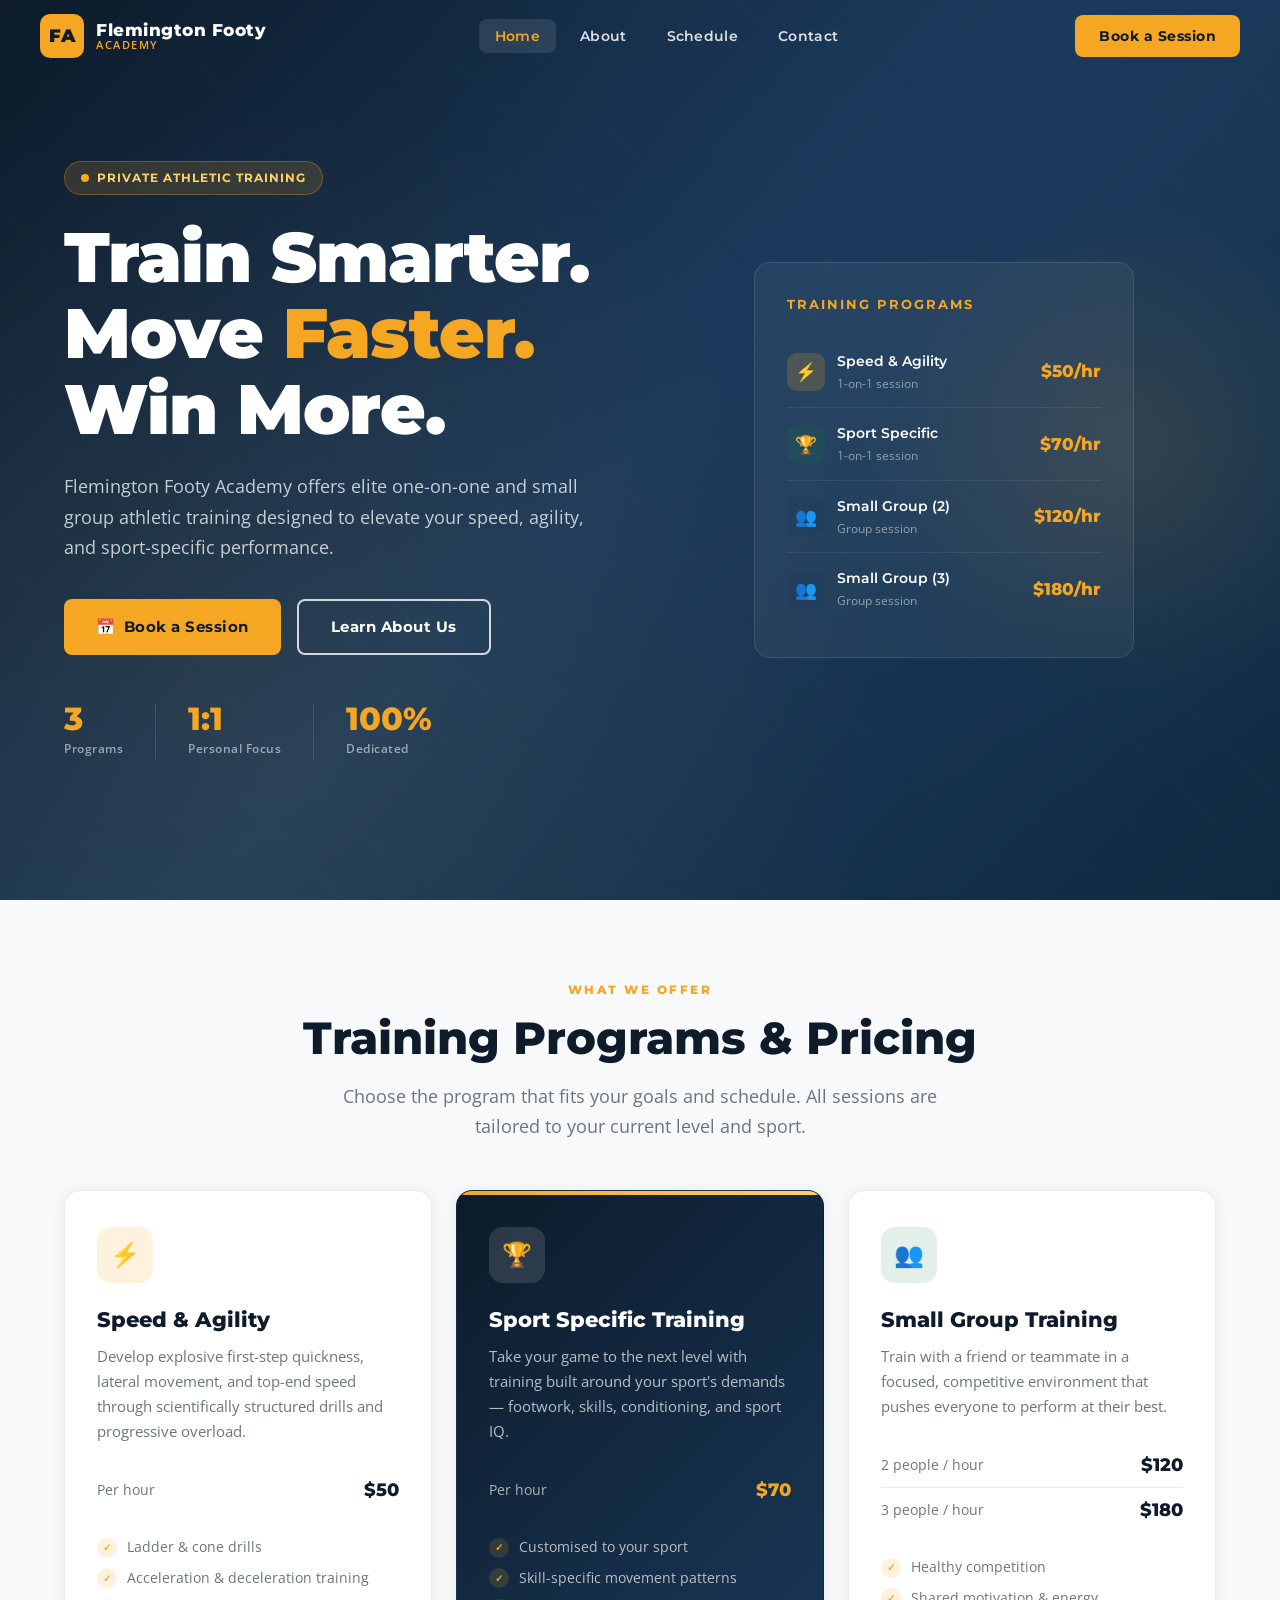
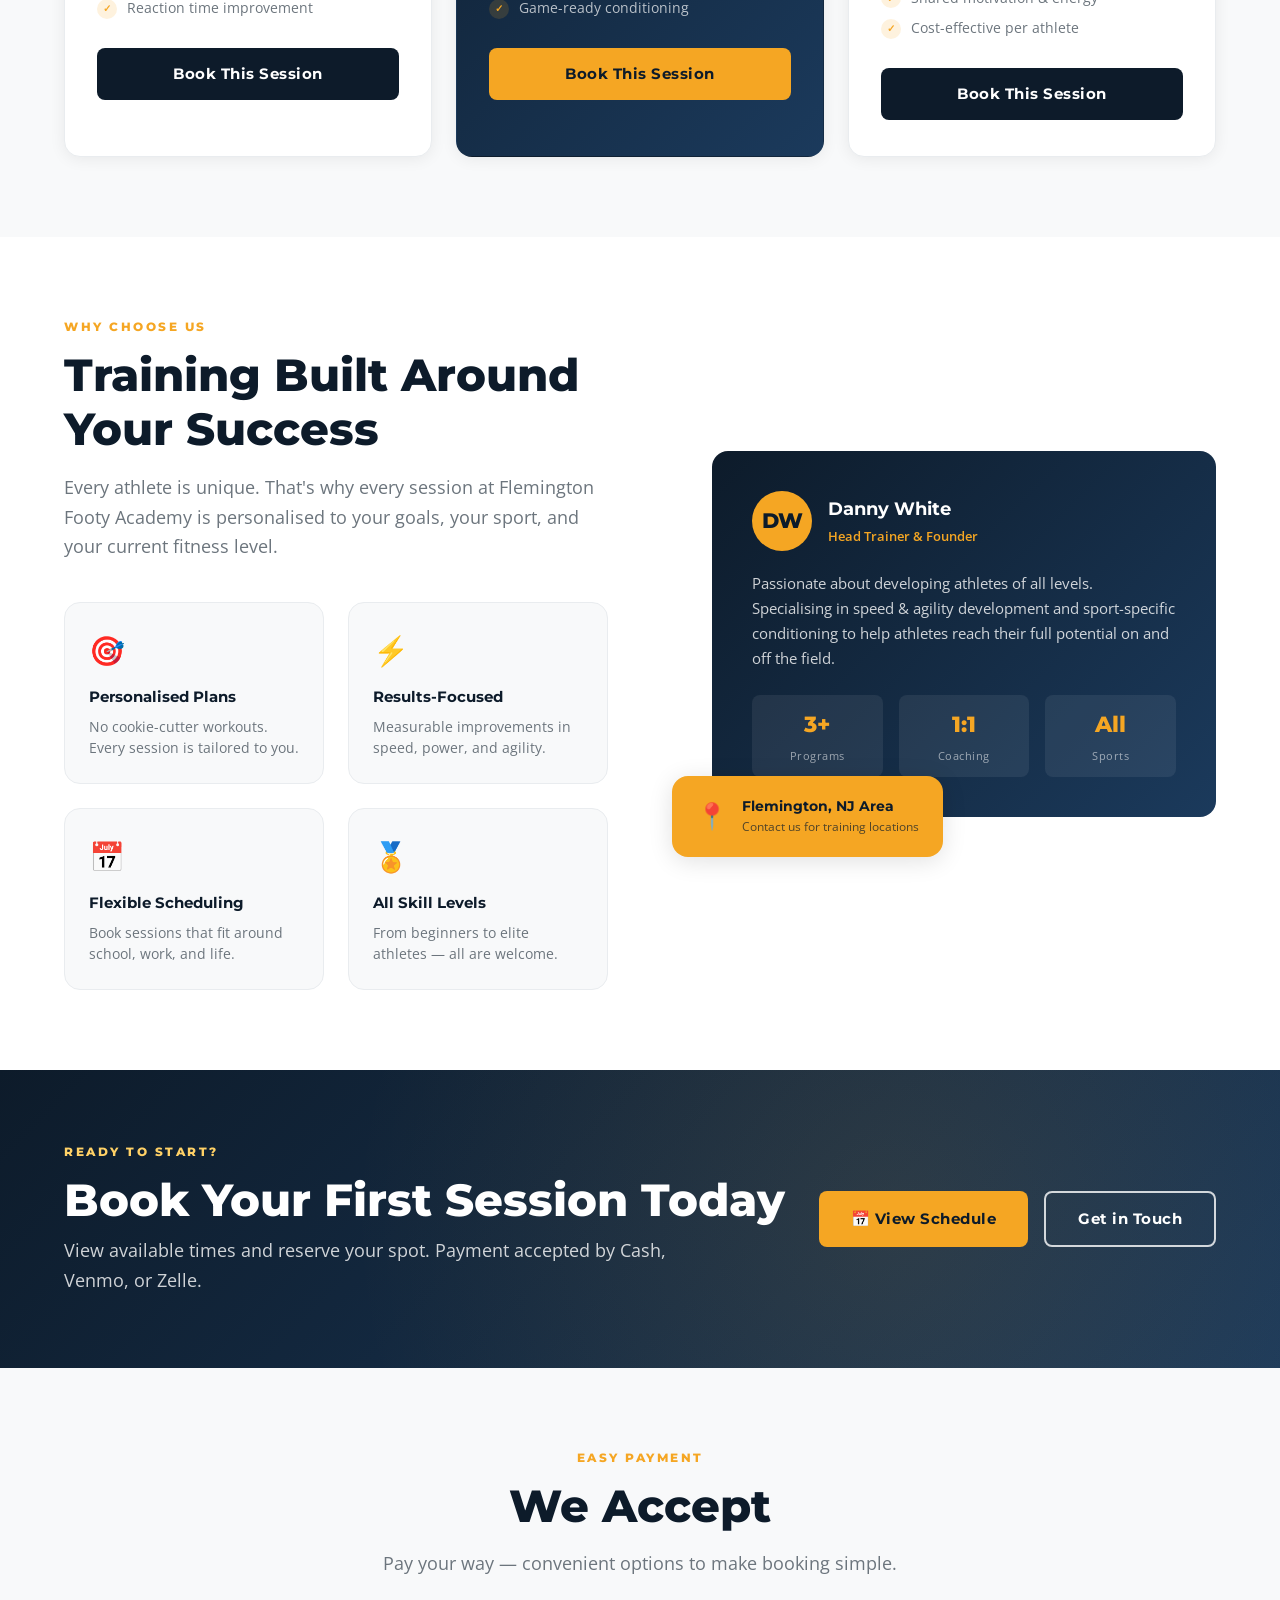
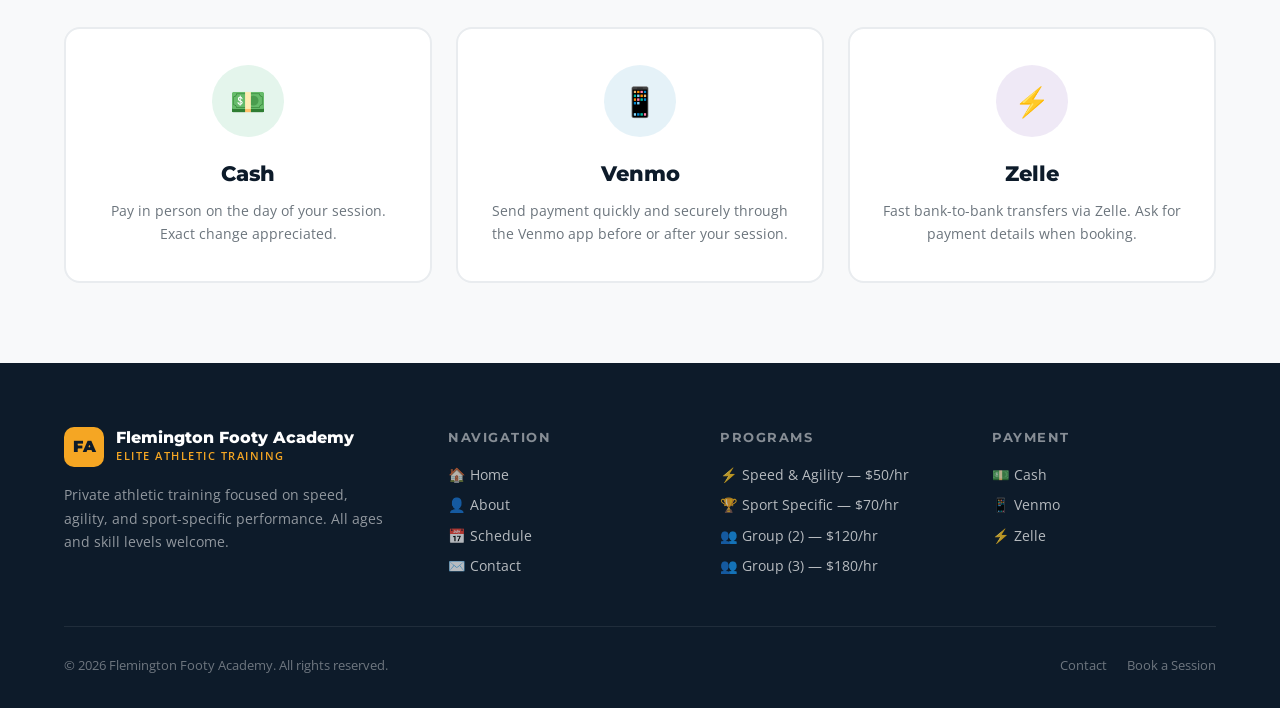
==== index.html @ 1ae391d4 "Build complete Flemington Footy Academy web platform Co-authored-by: dannywhite908 <195796551+dannyw" ====
<!DOCTYPE html>
<html lang="en">
<head>
  <meta charset="UTF-8" />
  <meta name="viewport" content="width=device-width, initial-scale=1.0" />
  <meta name="description" content="Flemington Footy Academy – Private athletic training for speed & agility, sport specific training, and small group sessions. Book your session today." />
  <title>Flemington Footy Academy | Elite Athletic Training</title>
  <link rel="icon" href="data:image/svg+xml,<svg xmlns='http://www.w3.org/2000/svg' viewBox='0 0 100 100'><rect width='100' height='100' rx='20' fill='%23F5A623'/><text y='.9em' font-size='70' x='15' fill='%230D1B2A' font-weight='900' font-family='Arial'>FA</text></svg>" />
  <link rel="stylesheet" href="css/style.css" />
</head>
<body>

  <!-- ══ NAVBAR ══════════════════════════════════════════════ -->
  <nav class="navbar" aria-label="Main navigation">
    <div class="nav-inner">
      <a href="index.html" class="nav-brand" aria-label="Flemington Footy Academy Home">
        <div class="nav-logo-mark" aria-hidden="true">FA</div>
        <div class="nav-brand-text">
          <span class="nav-brand-name">Flemington Footy</span>
          <span class="nav-brand-sub">Academy</span>
        </div>
      </a>

      <ul class="nav-links" role="list">
        <li><a href="index.html"    class="nav-link">Home</a></li>
        <li><a href="about.html"    class="nav-link">About</a></li>
        <li><a href="schedule.html" class="nav-link">Schedule</a></li>
        <li><a href="contact.html"  class="nav-link">Contact</a></li>
      </ul>

      <a href="schedule.html" class="btn btn-gold nav-cta">Book a Session</a>

      <button class="hamburger" aria-label="Open menu" aria-expanded="false">
        <span></span><span></span><span></span>
      </button>
    </div>
  </nav>

  <!-- Mobile nav -->
  <div class="mobile-nav" role="navigation" aria-label="Mobile navigation">
    <a href="index.html"    class="mobile-nav-link">Home</a>
    <a href="about.html"    class="mobile-nav-link">About</a>
    <a href="schedule.html" class="mobile-nav-link">Schedule</a>
    <a href="contact.html"  class="mobile-nav-link">Contact</a>
    <a href="schedule.html" class="btn btn-gold" style="margin-top:8px;justify-content:center;">Book a Session</a>
  </div>

  <!-- ══ HERO ════════════════════════════════════════════════ -->
  <section class="hero" aria-label="Hero">
    <div class="hero-bg-pattern" aria-hidden="true"></div>
    <div class="hero-accent" aria-hidden="true"></div>

    <div class="container">
      <div class="hero-content">
        <!-- Left: text -->
        <div class="hero-text">
          <div class="hero-badge">
            <span class="hero-badge-dot" aria-hidden="true"></span>
            <span class="hero-badge-text">Private Athletic Training</span>
          </div>

          <h1 class="hero-title">
            Train Smarter.<br>
            Move <span class="hero-title-accent">Faster.</span><br>
            Win More.
          </h1>

          <p class="hero-description">
            Flemington Footy Academy offers elite one-on-one and small group
            athletic training designed to elevate your speed, agility, and
            sport-specific performance.
          </p>

          <div class="hero-actions">
            <a href="schedule.html" class="btn btn-gold">
              <span>📅</span> Book a Session
            </a>
            <a href="about.html" class="btn btn-outline-white">Learn About Us</a>
          </div>

          <div class="hero-stats" aria-label="Key statistics">
            <div class="stat-item">
              <span class="stat-number">3</span>
              <span class="stat-label">Programs</span>
            </div>
            <div class="stat-item" style="border-left:1px solid rgba(255,255,255,0.12);padding-left:32px;">
              <span class="stat-number">1:1</span>
              <span class="stat-label">Personal Focus</span>
            </div>
            <div class="stat-item" style="border-left:1px solid rgba(255,255,255,0.12);padding-left:32px;">
              <span class="stat-number">100%</span>
              <span class="stat-label">Dedicated</span>
            </div>
          </div>
        </div>

        <!-- Right: pricing card -->
        <div class="hero-visual" aria-hidden="true">
          <div class="hero-card">
            <p class="hero-card-title">Training Programs</p>

            <div class="service-item">
              <div class="service-item-info">
                <div class="service-icon service-icon-1">⚡</div>
                <div>
                  <div class="service-item-name">Speed &amp; Agility</div>
                  <div class="service-item-desc">1-on-1 session</div>
                </div>
              </div>
              <span class="service-item-price">$50/hr</span>
            </div>

            <div class="service-item">
              <div class="service-item-info">
                <div class="service-icon service-icon-2">🏆</div>
                <div>
                  <div class="service-item-name">Sport Specific</div>
                  <div class="service-item-desc">1-on-1 session</div>
                </div>
              </div>
              <span class="service-item-price">$70/hr</span>
            </div>

            <div class="service-item">
              <div class="service-item-info">
                <div class="service-icon service-icon-3">👥</div>
                <div>
                  <div class="service-item-name">Small Group (2)</div>
                  <div class="service-item-desc">Group session</div>
                </div>
              </div>
              <span class="service-item-price">$120/hr</span>
            </div>

            <div class="service-item">
              <div class="service-item-info">
                <div class="service-icon service-icon-3">👥</div>
                <div>
                  <div class="service-item-name">Small Group (3)</div>
                  <div class="service-item-desc">Group session</div>
                </div>
              </div>
              <span class="service-item-price">$180/hr</span>
            </div>
          </div>
        </div>
      </div>
    </div>
  </section>

  <!-- ══ SERVICES ════════════════════════════════════════════ -->
  <section class="services-section section-pad" id="services" aria-labelledby="services-heading">
    <div class="container">
      <div class="text-center reveal">
        <span class="section-label">What We Offer</span>
        <h2 class="section-title" id="services-heading">Training Programs &amp; Pricing</h2>
        <p class="section-subtitle" style="margin:0 auto;">
          Choose the program that fits your goals and schedule. All sessions are
          tailored to your current level and sport.
        </p>
      </div>

      <div class="services-grid">

        <!-- Speed & Agility -->
        <article class="service-card reveal animate-delay-1">
          <div class="service-card-icon service-card-icon-gold" aria-hidden="true">⚡</div>
          <h3 class="service-card-name">Speed &amp; Agility</h3>
          <p class="service-card-desc">
            Develop explosive first-step quickness, lateral movement, and top-end
            speed through scientifically structured drills and progressive overload.
          </p>
          <div class="service-card-pricing">
            <div class="price-row">
              <span class="price-label">Per hour</span>
              <span class="price-value">$50</span>
            </div>
          </div>
          <ul class="service-card-features" aria-label="Features">
            <li class="feature-item">
              <span class="feature-check" aria-hidden="true">✓</span>
              Ladder &amp; cone drills
            </li>
            <li class="feature-item">
              <span class="feature-check" aria-hidden="true">✓</span>
              Acceleration &amp; deceleration training
            </li>
            <li class="feature-item">
              <span class="feature-check" aria-hidden="true">✓</span>
              Reaction time improvement
            </li>
          </ul>
          <a href="schedule.html" class="btn btn-navy" style="width:100%;justify-content:center;">
            Book This Session
          </a>
        </article>

        <!-- Sport Specific -->
        <article class="service-card featured reveal animate-delay-2">
          <div class="service-card-icon" aria-hidden="true">🏆</div>
          <h3 class="service-card-name">Sport Specific Training</h3>
          <p class="service-card-desc">
            Take your game to the next level with training built around your sport's
            demands — footwork, skills, conditioning, and sport IQ.
          </p>
          <div class="service-card-pricing">
            <div class="price-row">
              <span class="price-label">Per hour</span>
              <span class="price-value">$70</span>
            </div>
          </div>
          <ul class="service-card-features" aria-label="Features">
            <li class="feature-item">
              <span class="feature-check" aria-hidden="true">✓</span>
              Customised to your sport
            </li>
            <li class="feature-item">
              <span class="feature-check" aria-hidden="true">✓</span>
              Skill-specific movement patterns
            </li>
            <li class="feature-item">
              <span class="feature-check" aria-hidden="true">✓</span>
              Game-ready conditioning
            </li>
          </ul>
          <a href="schedule.html" class="btn btn-gold" style="width:100%;justify-content:center;">
            Book This Session
          </a>
        </article>

        <!-- Small Group -->
        <article class="service-card reveal animate-delay-3">
          <div class="service-card-icon service-card-icon-green" aria-hidden="true">👥</div>
          <h3 class="service-card-name">Small Group Training</h3>
          <p class="service-card-desc">
            Train with a friend or teammate in a focused, competitive environment
            that pushes everyone to perform at their best.
          </p>
          <div class="service-card-pricing">
            <div class="price-row">
              <span class="price-label">2 people / hour</span>
              <span class="price-value">$120</span>
            </div>
            <div class="price-row">
              <span class="price-label">3 people / hour</span>
              <span class="price-value">$180</span>
            </div>
          </div>
          <ul class="service-card-features" aria-label="Features">
            <li class="feature-item">
              <span class="feature-check" aria-hidden="true">✓</span>
              Healthy competition
            </li>
            <li class="feature-item">
              <span class="feature-check" aria-hidden="true">✓</span>
              Shared motivation &amp; energy
            </li>
            <li class="feature-item">
              <span class="feature-check" aria-hidden="true">✓</span>
              Cost-effective per athlete
            </li>
          </ul>
          <a href="schedule.html" class="btn btn-navy" style="width:100%;justify-content:center;">
            Book This Session
          </a>
        </article>

      </div>
    </div>
  </section>

  <!-- ══ WHY US ═══════════════════════════════════════════════ -->
  <section class="why-section section-pad" aria-labelledby="why-heading">
    <div class="container">
      <div class="why-grid">
        <div>
          <span class="section-label reveal">Why Choose Us</span>
          <h2 class="section-title reveal" id="why-heading">
            Training Built Around<br>Your Success
          </h2>
          <p class="section-subtitle reveal">
            Every athlete is unique. That's why every session at Flemington Footy
            Academy is personalised to your goals, your sport, and your current
            fitness level.
          </p>

          <div class="why-features">
            <div class="why-feature reveal">
              <div class="why-feature-icon" aria-hidden="true">🎯</div>
              <h3 class="why-feature-title">Personalised Plans</h3>
              <p class="why-feature-desc">No cookie-cutter workouts. Every session is tailored to you.</p>
            </div>
            <div class="why-feature reveal">
              <div class="why-feature-icon" aria-hidden="true">⚡</div>
              <h3 class="why-feature-title">Results-Focused</h3>
              <p class="why-feature-desc">Measurable improvements in speed, power, and agility.</p>
            </div>
            <div class="why-feature reveal">
              <div class="why-feature-icon" aria-hidden="true">📅</div>
              <h3 class="why-feature-title">Flexible Scheduling</h3>
              <p class="why-feature-desc">Book sessions that fit around school, work, and life.</p>
            </div>
            <div class="why-feature reveal">
              <div class="why-feature-icon" aria-hidden="true">🏅</div>
              <h3 class="why-feature-title">All Skill Levels</h3>
              <p class="why-feature-desc">From beginners to elite athletes — all are welcome.</p>
            </div>
          </div>
        </div>

        <!-- Trainer card (desktop) -->
        <div class="why-visual" aria-hidden="true">
          <div class="why-card-stack">
            <div class="trainer-card">
              <div class="trainer-card-header">
                <div class="trainer-avatar">DW</div>
                <div>
                  <div class="trainer-name">Danny White</div>
                  <div class="trainer-title-text">Head Trainer &amp; Founder</div>
                </div>
              </div>
              <p class="trainer-bio">
                Passionate about developing athletes of all levels. Specialising
                in speed &amp; agility development and sport-specific conditioning
                to help athletes reach their full potential on and off the field.
              </p>
              <div class="trainer-stats">
                <div class="trainer-stat">
                  <span class="trainer-stat-number">3+</span>
                  <span class="trainer-stat-label">Programs</span>
                </div>
                <div class="trainer-stat">
                  <span class="trainer-stat-number">1:1</span>
                  <span class="trainer-stat-label">Coaching</span>
                </div>
                <div class="trainer-stat">
                  <span class="trainer-stat-number">All</span>
                  <span class="trainer-stat-label">Sports</span>
                </div>
              </div>
            </div>
            <div class="why-accent-card">
              <span class="why-accent-icon" aria-hidden="true">📍</span>
              <div>
                <div class="why-accent-title">Flemington, NJ Area</div>
                <div class="why-accent-desc">Contact us for training locations</div>
              </div>
            </div>
          </div>
        </div>

      </div>
    </div>
  </section>

  <!-- ══ CTA STRIP ═══════════════════════════════════════════ -->
  <section class="cta-strip" aria-labelledby="cta-heading">
    <div class="container">
      <div class="cta-strip-inner">
        <div class="cta-strip-text reveal">
          <span class="section-label section-label--white">Ready to Start?</span>
          <h2 class="section-title section-title--white" id="cta-heading">
            Book Your First Session Today
          </h2>
          <p class="section-subtitle section-subtitle--white">
            View available times and reserve your spot. Payment accepted by
            Cash, Venmo, or Zelle.
          </p>
        </div>
        <div class="cta-strip-actions reveal">
          <a href="schedule.html" class="btn btn-gold">📅 View Schedule</a>
          <a href="contact.html" class="btn btn-outline-white">Get in Touch</a>
        </div>
      </div>
    </div>
  </section>

  <!-- ══ PAYMENT ══════════════════════════════════════════════ -->
  <section class="payment-section section-pad" aria-labelledby="payment-heading">
    <div class="container">
      <div class="text-center reveal">
        <span class="section-label">Easy Payment</span>
        <h2 class="section-title" id="payment-heading">We Accept</h2>
        <p class="section-subtitle" style="margin:0 auto;">
          Pay your way — convenient options to make booking simple.
        </p>
      </div>

      <div class="payment-grid">
        <div class="payment-card reveal">
          <div class="payment-logo payment-logo-cash" aria-hidden="true">💵</div>
          <h3 class="payment-name">Cash</h3>
          <p class="payment-desc">
            Pay in person on the day of your session. Exact change appreciated.
          </p>
        </div>
        <div class="payment-card reveal">
          <div class="payment-logo payment-logo-venmo" aria-hidden="true">📱</div>
          <h3 class="payment-name">Venmo</h3>
          <p class="payment-desc">
            Send payment quickly and securely through the Venmo app before or after your session.
          </p>
        </div>
        <div class="payment-card reveal">
          <div class="payment-logo payment-logo-zelle" aria-hidden="true">⚡</div>
          <h3 class="payment-name">Zelle</h3>
          <p class="payment-desc">
            Fast bank-to-bank transfers via Zelle. Ask for payment details when booking.
          </p>
        </div>
      </div>
    </div>
  </section>

  <!-- ══ FOOTER ════════════════════════════════════════════════ -->
  <footer class="footer" aria-label="Site footer">
    <div class="container">
      <div class="footer-grid">

        <div class="footer-brand">
          <div class="footer-logo">
            <div class="footer-logo-mark" aria-hidden="true">FA</div>
            <div>
              <div class="footer-brand-name">Flemington Footy Academy</div>
              <div class="footer-brand-sub">Elite Athletic Training</div>
            </div>
          </div>
          <p class="footer-desc">
            Private athletic training focused on speed, agility, and sport-specific
            performance. All ages and skill levels welcome.
          </p>
        </div>

        <div>
          <h4 class="footer-col-title">Navigation</h4>
          <ul class="footer-links" role="list">
            <li><a href="index.html"    class="footer-link">🏠 Home</a></li>
            <li><a href="about.html"    class="footer-link">👤 About</a></li>
            <li><a href="schedule.html" class="footer-link">📅 Schedule</a></li>
            <li><a href="contact.html"  class="footer-link">✉️ Contact</a></li>
          </ul>
        </div>

        <div>
          <h4 class="footer-col-title">Programs</h4>
          <ul class="footer-links" role="list">
            <li><a href="schedule.html" class="footer-link">⚡ Speed &amp; Agility — $50/hr</a></li>
            <li><a href="schedule.html" class="footer-link">🏆 Sport Specific — $70/hr</a></li>
            <li><a href="schedule.html" class="footer-link">👥 Group (2) — $120/hr</a></li>
            <li><a href="schedule.html" class="footer-link">👥 Group (3) — $180/hr</a></li>
          </ul>
        </div>

        <div>
          <h4 class="footer-col-title">Payment</h4>
          <ul class="footer-links" role="list">
            <li><span class="footer-link">💵 Cash</span></li>
            <li><span class="footer-link">📱 Venmo</span></li>
            <li><span class="footer-link">⚡ Zelle</span></li>
          </ul>
        </div>

      </div>

      <div class="footer-bottom">
        <p class="footer-copy">
          &copy; <span id="footerYear"></span> Flemington Footy Academy. All rights reserved.
        </p>
        <div class="footer-bottom-links">
          <a href="contact.html" class="footer-bottom-link">Contact</a>
          <a href="schedule.html" class="footer-bottom-link">Book a Session</a>
        </div>
      </div>
    </div>
  </footer>

  <script src="js/main.js"></script>
  <script>
    document.getElementById('footerYear').textContent = new Date().getFullYear();
  </script>
</body>
</html>
---- css/style.css ----
/* ============================================================
   Flemington Footy Academy – Main Stylesheet
   ============================================================ */

/* ---------- Google Fonts ---------- */
@import url('https://fonts.googleapis.com/css2?family=Montserrat:wght@400;600;700;800;900&family=Open+Sans:wght@400;500;600&display=swap');

/* ---------- CSS Custom Properties ---------- */
:root {
  --navy:        #0D1B2A;
  --navy-mid:    #1B3A5C;
  --navy-light:  #264D73;
  --gold:        #F5A623;
  --gold-light:  #FFD166;
  --gold-dark:   #C4811A;
  --green:       #1A7A4A;
  --green-light: #27AE60;
  --white:       #FFFFFF;
  --off-white:   #F8F9FA;
  --light-gray:  #E9ECEF;
  --mid-gray:    #6C757D;
  --dark-text:   #1A2332;
  --font-head:   'Montserrat', sans-serif;
  --font-body:   'Open Sans', sans-serif;
  --radius:      8px;
  --radius-lg:   16px;
  --shadow:      0 4px 24px rgba(0,0,0,0.12);
  --shadow-lg:   0 8px 40px rgba(0,0,0,0.18);
  --transition:  0.3s ease;
  --max-width:   1200px;
}

/* ---------- Reset & Base ---------- */
*, *::before, *::after { box-sizing: border-box; margin: 0; padding: 0; }

html { scroll-behavior: smooth; font-size: 16px; }

body {
  font-family: var(--font-body);
  color: var(--dark-text);
  background: var(--white);
  line-height: 1.6;
  overflow-x: hidden;
}

img { max-width: 100%; height: auto; display: block; }
a { color: inherit; text-decoration: none; }
ul { list-style: none; }

/* ---------- Utility ---------- */
.container {
  width: 100%;
  max-width: var(--max-width);
  margin: 0 auto;
  padding: 0 24px;
}

.section-pad { padding: 80px 0; }
.section-pad-sm { padding: 48px 0; }

.text-center { text-align: center; }

.btn {
  display: inline-flex;
  align-items: center;
  gap: 8px;
  padding: 14px 32px;
  border-radius: var(--radius);
  font-family: var(--font-head);
  font-weight: 700;
  font-size: 0.95rem;
  letter-spacing: 0.5px;
  cursor: pointer;
  border: none;
  transition: transform var(--transition), box-shadow var(--transition), background var(--transition);
}

.btn:hover { transform: translateY(-2px); }
.btn:active { transform: translateY(0); }

.btn-gold {
  background: var(--gold);
  color: var(--navy);
}
.btn-gold:hover { background: var(--gold-dark); box-shadow: 0 6px 20px rgba(245,166,35,0.4); }

.btn-navy {
  background: var(--navy);
  color: var(--white);
}
.btn-navy:hover { background: var(--navy-mid); box-shadow: 0 6px 20px rgba(13,27,42,0.4); }

.btn-outline-white {
  background: transparent;
  color: var(--white);
  border: 2px solid rgba(255,255,255,0.8);
}
.btn-outline-white:hover { background: rgba(255,255,255,0.15); }

.btn-outline-gold {
  background: transparent;
  color: var(--gold);
  border: 2px solid var(--gold);
}
.btn-outline-gold:hover { background: var(--gold); color: var(--navy); }

.badge {
  display: inline-block;
  padding: 4px 14px;
  border-radius: 50px;
  font-size: 0.78rem;
  font-weight: 700;
  letter-spacing: 1px;
  text-transform: uppercase;
}

.badge-gold { background: var(--gold); color: var(--navy); }
.badge-navy { background: var(--navy); color: var(--white); }

/* ---------- Section Headings ---------- */
.section-label {
  display: block;
  font-family: var(--font-head);
  font-size: 0.78rem;
  font-weight: 800;
  letter-spacing: 2.5px;
  text-transform: uppercase;
  color: var(--gold);
  margin-bottom: 12px;
}

.section-title {
  font-family: var(--font-head);
  font-size: clamp(2rem, 4vw, 2.8rem);
  font-weight: 800;
  color: var(--navy);
  line-height: 1.2;
  margin-bottom: 16px;
}

.section-subtitle {
  font-size: 1.1rem;
  color: var(--mid-gray);
  max-width: 620px;
  line-height: 1.7;
}

.section-title--white { color: var(--white); }
.section-subtitle--white { color: rgba(255,255,255,0.8); }
.section-label--white { color: var(--gold-light); }

/* ============================================================
   NAVIGATION
   ============================================================ */
.navbar {
  position: fixed;
  top: 0;
  left: 0;
  right: 0;
  z-index: 1000;
  padding: 0 24px;
  background: transparent;
  transition: background var(--transition), box-shadow var(--transition), padding var(--transition);
}

.navbar.scrolled {
  background: var(--navy);
  box-shadow: 0 2px 20px rgba(0,0,0,0.3);
  padding: 0 24px;
}

.nav-inner {
  max-width: var(--max-width);
  margin: 0 auto;
  display: flex;
  align-items: center;
  justify-content: space-between;
  height: 72px;
}

.nav-brand {
  display: flex;
  align-items: center;
  gap: 12px;
}

.nav-logo-mark {
  width: 44px;
  height: 44px;
  background: var(--gold);
  border-radius: 10px;
  display: flex;
  align-items: center;
  justify-content: center;
  font-family: var(--font-head);
  font-weight: 900;
  font-size: 1.1rem;
  color: var(--navy);
  letter-spacing: -0.5px;
  flex-shrink: 0;
}

.nav-brand-text {
  display: flex;
  flex-direction: column;
  line-height: 1.1;
}

.nav-brand-name {
  font-family: var(--font-head);
  font-weight: 800;
  font-size: 1.05rem;
  color: var(--white);
  letter-spacing: 0.5px;
}

.nav-brand-sub {
  font-size: 0.7rem;
  font-weight: 600;
  color: var(--gold);
  letter-spacing: 1.5px;
  text-transform: uppercase;
}

.nav-links {
  display: flex;
  align-items: center;
  gap: 8px;
}

.nav-link {
  font-family: var(--font-head);
  font-weight: 600;
  font-size: 0.9rem;
  color: rgba(255,255,255,0.85);
  padding: 8px 16px;
  border-radius: var(--radius);
  transition: color var(--transition), background var(--transition);
  letter-spacing: 0.3px;
}

.nav-link:hover,
.nav-link.active {
  color: var(--white);
  background: rgba(255,255,255,0.1);
}

.nav-link.active { color: var(--gold); }

.nav-cta {
  margin-left: 8px;
  padding: 10px 24px;
  font-size: 0.88rem;
}

.hamburger {
  display: none;
  flex-direction: column;
  gap: 5px;
  cursor: pointer;
  padding: 8px;
  border-radius: var(--radius);
  transition: background var(--transition);
}
.hamburger:hover { background: rgba(255,255,255,0.1); }

.hamburger span {
  display: block;
  width: 24px;
  height: 2px;
  background: var(--white);
  border-radius: 2px;
  transition: transform var(--transition), opacity var(--transition);
}

.hamburger.open span:nth-child(1) { transform: translateY(7px) rotate(45deg); }
.hamburger.open span:nth-child(2) { opacity: 0; }
.hamburger.open span:nth-child(3) { transform: translateY(-7px) rotate(-45deg); }

/* Mobile Nav Drawer */
.mobile-nav {
  display: none;
  position: fixed;
  top: 72px;
  left: 0;
  right: 0;
  background: var(--navy);
  padding: 16px 24px 24px;
  z-index: 999;
  flex-direction: column;
  gap: 4px;
  box-shadow: 0 8px 24px rgba(0,0,0,0.3);
  transform: translateY(-10px);
  opacity: 0;
  pointer-events: none;
  transition: transform var(--transition), opacity var(--transition);
}

.mobile-nav.open {
  display: flex;
  transform: translateY(0);
  opacity: 1;
  pointer-events: all;
}

.mobile-nav-link {
  font-family: var(--font-head);
  font-weight: 600;
  font-size: 1rem;
  color: rgba(255,255,255,0.85);
  padding: 12px 16px;
  border-radius: var(--radius);
  transition: background var(--transition), color var(--transition);
}
.mobile-nav-link:hover,
.mobile-nav-link.active { background: rgba(255,255,255,0.1); color: var(--gold); }

/* ============================================================
   HERO SECTION
   ============================================================ */
.hero {
  position: relative;
  min-height: 100vh;
  display: flex;
  align-items: center;
  background: linear-gradient(135deg, var(--navy) 0%, var(--navy-mid) 50%, #0f2a40 100%);
  overflow: hidden;
}

.hero-bg-pattern {
  position: absolute;
  inset: 0;
  background-image:
    radial-gradient(circle at 20% 80%, rgba(245,166,35,0.08) 0%, transparent 50%),
    radial-gradient(circle at 80% 20%, rgba(27,58,92,0.5) 0%, transparent 50%),
    repeating-linear-gradient(
      45deg,
      transparent,
      transparent 60px,
      rgba(255,255,255,0.01) 60px,
      rgba(255,255,255,0.01) 61px
    );
  pointer-events: none;
}

.hero-accent {
  position: absolute;
  width: 500px;
  height: 500px;
  background: radial-gradient(circle, rgba(245,166,35,0.12) 0%, transparent 70%);
  border-radius: 50%;
  right: -100px;
  top: 50%;
  transform: translateY(-50%);
  pointer-events: none;
}

.hero-content {
  position: relative;
  z-index: 1;
  display: grid;
  grid-template-columns: 1fr 1fr;
  gap: 64px;
  align-items: center;
  padding: 100px 0 80px;
}

.hero-badge {
  display: inline-flex;
  align-items: center;
  gap: 8px;
  background: rgba(245,166,35,0.15);
  border: 1px solid rgba(245,166,35,0.3);
  border-radius: 50px;
  padding: 6px 16px;
  margin-bottom: 24px;
}

.hero-badge-dot {
  width: 8px;
  height: 8px;
  background: var(--gold);
  border-radius: 50%;
  animation: pulse 2s infinite;
}

.hero-badge-text {
  font-family: var(--font-head);
  font-size: 0.78rem;
  font-weight: 700;
  color: var(--gold-light);
  letter-spacing: 1px;
  text-transform: uppercase;
}

@keyframes pulse {
  0%, 100% { opacity: 1; transform: scale(1); }
  50% { opacity: 0.6; transform: scale(1.3); }
}

.hero-title {
  font-family: var(--font-head);
  font-size: clamp(2.8rem, 5.5vw, 4.5rem);
  font-weight: 900;
  color: var(--white);
  line-height: 1.08;
  margin-bottom: 24px;
  letter-spacing: -1px;
}

.hero-title-accent { color: var(--gold); }

.hero-description {
  font-size: 1.1rem;
  color: rgba(255,255,255,0.75);
  line-height: 1.75;
  margin-bottom: 36px;
  max-width: 520px;
}

.hero-actions {
  display: flex;
  gap: 16px;
  flex-wrap: wrap;
}

.hero-stats {
  display: flex;
  gap: 32px;
  margin-top: 48px;
}

.stat-item { display: flex; flex-direction: column; }
.stat-number {
  font-family: var(--font-head);
  font-size: 2rem;
  font-weight: 800;
  color: var(--gold);
  line-height: 1;
}
.stat-label {
  font-size: 0.78rem;
  font-weight: 600;
  color: rgba(255,255,255,0.55);
  letter-spacing: 0.5px;
  margin-top: 4px;
}

/* Hero Visual Panel */
.hero-visual {
  display: flex;
  justify-content: center;
  align-items: center;
  position: relative;
}

.hero-card {
  background: rgba(255,255,255,0.05);
  backdrop-filter: blur(20px);
  border: 1px solid rgba(255,255,255,0.1);
  border-radius: var(--radius-lg);
  padding: 32px;
  width: 100%;
  max-width: 380px;
}

.hero-card-title {
  font-family: var(--font-head);
  font-size: 0.8rem;
  font-weight: 700;
  color: var(--gold);
  letter-spacing: 2px;
  text-transform: uppercase;
  margin-bottom: 20px;
}

.service-item {
  display: flex;
  align-items: center;
  justify-content: space-between;
  padding: 14px 0;
  border-bottom: 1px solid rgba(255,255,255,0.08);
}
.service-item:last-child { border-bottom: none; }

.service-item-info { display: flex; align-items: center; gap: 12px; }

.service-icon {
  width: 38px;
  height: 38px;
  border-radius: 10px;
  display: flex;
  align-items: center;
  justify-content: center;
  font-size: 1.1rem;
}
.service-icon-1 { background: rgba(245,166,35,0.2); }
.service-icon-2 { background: rgba(26,122,74,0.2); }
.service-icon-3 { background: rgba(27,58,92,0.3); }

.service-item-name {
  font-family: var(--font-head);
  font-weight: 600;
  font-size: 0.9rem;
  color: var(--white);
}
.service-item-desc {
  font-size: 0.72rem;
  color: rgba(255,255,255,0.5);
  margin-top: 2px;
}
.service-item-price {
  font-family: var(--font-head);
  font-weight: 800;
  font-size: 1.05rem;
  color: var(--gold);
}

/* ============================================================
   SERVICES SECTION
   ============================================================ */
.services-section { background: var(--off-white); }

.services-grid {
  display: grid;
  grid-template-columns: repeat(auto-fit, minmax(300px, 1fr));
  gap: 24px;
  margin-top: 48px;
}

.service-card {
  background: var(--white);
  border-radius: var(--radius-lg);
  padding: 36px 32px;
  box-shadow: 0 2px 16px rgba(0,0,0,0.07);
  border: 1px solid var(--light-gray);
  transition: transform var(--transition), box-shadow var(--transition), border-color var(--transition);
  position: relative;
  overflow: hidden;
}

.service-card::before {
  content: '';
  position: absolute;
  top: 0;
  left: 0;
  right: 0;
  height: 4px;
  background: linear-gradient(90deg, var(--gold), var(--gold-dark));
  transform: scaleX(0);
  transition: transform var(--transition);
  transform-origin: left;
}

.service-card:hover {
  transform: translateY(-6px);
  box-shadow: var(--shadow-lg);
  border-color: transparent;
}

.service-card:hover::before { transform: scaleX(1); }

.service-card.featured {
  background: linear-gradient(135deg, var(--navy) 0%, var(--navy-mid) 100%);
  border-color: transparent;
  color: var(--white);
}
.service-card.featured::before { background: linear-gradient(90deg, var(--gold), var(--gold-light)); transform: scaleX(1); }

.service-card-icon {
  width: 56px;
  height: 56px;
  border-radius: 14px;
  display: flex;
  align-items: center;
  justify-content: center;
  font-size: 1.5rem;
  margin-bottom: 20px;
}

.service-card-icon-gold { background: rgba(245,166,35,0.15); }
.service-card-icon-green { background: rgba(26,122,74,0.12); }
.service-card.featured .service-card-icon { background: rgba(255,255,255,0.12); }

.service-card-name {
  font-family: var(--font-head);
  font-weight: 800;
  font-size: 1.3rem;
  color: var(--navy);
  margin-bottom: 8px;
}
.service-card.featured .service-card-name { color: var(--white); }

.service-card-desc {
  font-size: 0.95rem;
  color: var(--mid-gray);
  line-height: 1.65;
  margin-bottom: 24px;
}
.service-card.featured .service-card-desc { color: rgba(255,255,255,0.7); }

.service-card-pricing { margin-bottom: 24px; }

.price-row {
  display: flex;
  align-items: center;
  justify-content: space-between;
  padding: 8px 0;
  border-bottom: 1px solid var(--light-gray);
}
.price-row:last-child { border-bottom: none; }
.service-card.featured .price-row { border-color: rgba(255,255,255,0.1); }

.price-label {
  font-size: 0.88rem;
  color: var(--mid-gray);
}
.service-card.featured .price-label { color: rgba(255,255,255,0.65); }

.price-value {
  font-family: var(--font-head);
  font-weight: 800;
  font-size: 1.1rem;
  color: var(--navy);
}
.service-card.featured .price-value { color: var(--gold); }

.service-card-features {
  margin-bottom: 28px;
  display: flex;
  flex-direction: column;
  gap: 8px;
}

.feature-item {
  display: flex;
  align-items: center;
  gap: 10px;
  font-size: 0.88rem;
  color: var(--mid-gray);
}
.service-card.featured .feature-item { color: rgba(255,255,255,0.7); }

.feature-check {
  width: 20px;
  height: 20px;
  border-radius: 50%;
  background: rgba(245,166,35,0.15);
  color: var(--gold);
  display: flex;
  align-items: center;
  justify-content: center;
  font-size: 0.65rem;
  flex-shrink: 0;
  font-weight: 700;
}

/* ============================================================
   WHY CHOOSE US
   ============================================================ */
.why-section { background: var(--white); }

.why-grid {
  display: grid;
  grid-template-columns: 1fr 1fr;
  gap: 64px;
  align-items: center;
}

.why-features {
  display: grid;
  grid-template-columns: 1fr 1fr;
  gap: 24px;
  margin-top: 40px;
}

.why-feature {
  padding: 24px;
  border-radius: var(--radius-lg);
  background: var(--off-white);
  border: 1px solid var(--light-gray);
  transition: transform var(--transition);
}
.why-feature:hover { transform: translateY(-4px); }

.why-feature-icon {
  font-size: 1.8rem;
  margin-bottom: 12px;
}

.why-feature-title {
  font-family: var(--font-head);
  font-weight: 700;
  font-size: 0.95rem;
  color: var(--navy);
  margin-bottom: 6px;
}

.why-feature-desc {
  font-size: 0.85rem;
  color: var(--mid-gray);
  line-height: 1.6;
}

.why-visual {
  position: relative;
}

.why-card-stack { position: relative; padding: 0 0 40px 40px; }

.trainer-card {
  background: linear-gradient(135deg, var(--navy), var(--navy-mid));
  border-radius: var(--radius-lg);
  padding: 40px;
  color: var(--white);
  position: relative;
  z-index: 1;
}

.trainer-card-header {
  display: flex;
  align-items: center;
  gap: 16px;
  margin-bottom: 20px;
}

.trainer-avatar {
  width: 60px;
  height: 60px;
  border-radius: 50%;
  background: var(--gold);
  display: flex;
  align-items: center;
  justify-content: center;
  font-family: var(--font-head);
  font-weight: 800;
  font-size: 1.3rem;
  color: var(--navy);
  flex-shrink: 0;
}

.trainer-name {
  font-family: var(--font-head);
  font-weight: 700;
  font-size: 1.1rem;
  color: var(--white);
}

.trainer-title-text {
  font-size: 0.8rem;
  color: var(--gold);
  font-weight: 600;
  margin-top: 2px;
}

.trainer-bio {
  font-size: 0.92rem;
  color: rgba(255,255,255,0.8);
  line-height: 1.7;
  margin-bottom: 24px;
}

.trainer-stats {
  display: grid;
  grid-template-columns: repeat(3, 1fr);
  gap: 16px;
}

.trainer-stat {
  text-align: center;
  padding: 12px;
  background: rgba(255,255,255,0.07);
  border-radius: var(--radius);
}

.trainer-stat-number {
  font-family: var(--font-head);
  font-weight: 800;
  font-size: 1.4rem;
  color: var(--gold);
  display: block;
}

.trainer-stat-label {
  font-size: 0.7rem;
  color: rgba(255,255,255,0.55);
  letter-spacing: 0.5px;
  margin-top: 4px;
  display: block;
}

.why-accent-card {
  position: absolute;
  bottom: 0;
  left: 0;
  background: var(--gold);
  border-radius: var(--radius-lg);
  padding: 20px 24px;
  display: flex;
  align-items: center;
  gap: 14px;
  z-index: 2;
  box-shadow: var(--shadow);
}

.why-accent-icon {
  font-size: 1.6rem;
  flex-shrink: 0;
}

.why-accent-title {
  font-family: var(--font-head);
  font-weight: 700;
  font-size: 0.85rem;
  color: var(--navy);
}
.why-accent-desc {
  font-size: 0.75rem;
  color: var(--navy);
  opacity: 0.7;
}

/* ============================================================
   SCHEDULE PREVIEW / CTA STRIP
   ============================================================ */
.cta-strip {
  background: linear-gradient(135deg, var(--navy) 0%, var(--navy-mid) 100%);
  padding: 72px 0;
  position: relative;
  overflow: hidden;
}
.cta-strip::before {
  content: '';
  position: absolute;
  inset: 0;
  background: radial-gradient(circle at 70% 50%, rgba(245,166,35,0.1), transparent 60%);
  pointer-events: none;
}

.cta-strip-inner {
  display: flex;
  align-items: center;
  justify-content: space-between;
  gap: 32px;
  flex-wrap: wrap;
}

.cta-strip-text .section-title { margin-bottom: 8px; }

.cta-strip-actions {
  display: flex;
  gap: 16px;
  flex-wrap: wrap;
}

/* ============================================================
   PAYMENT METHODS
   ============================================================ */
.payment-section { background: var(--off-white); }

.payment-grid {
  display: grid;
  grid-template-columns: repeat(3, 1fr);
  gap: 24px;
  margin-top: 48px;
}

.payment-card {
  background: var(--white);
  border-radius: var(--radius-lg);
  padding: 36px 28px;
  text-align: center;
  border: 2px solid var(--light-gray);
  transition: transform var(--transition), border-color var(--transition), box-shadow var(--transition);
}
.payment-card:hover {
  transform: translateY(-6px);
  border-color: var(--gold);
  box-shadow: 0 8px 32px rgba(245,166,35,0.15);
}

.payment-logo {
  width: 72px;
  height: 72px;
  border-radius: 50%;
  display: flex;
  align-items: center;
  justify-content: center;
  margin: 0 auto 20px;
  font-size: 1.8rem;
}

.payment-logo-cash { background: rgba(39,174,96,0.12); }
.payment-logo-venmo { background: rgba(0,125,188,0.1); }
.payment-logo-zelle { background: rgba(104,42,168,0.1); }

.payment-name {
  font-family: var(--font-head);
  font-weight: 800;
  font-size: 1.3rem;
  color: var(--navy);
  margin-bottom: 8px;
}

.payment-desc {
  font-size: 0.9rem;
  color: var(--mid-gray);
  line-height: 1.6;
}

/* ============================================================
   ABOUT PAGE
   ============================================================ */
.page-hero {
  background: linear-gradient(135deg, var(--navy) 0%, var(--navy-mid) 100%);
  padding: 140px 0 80px;
  position: relative;
  overflow: hidden;
}

.page-hero::before {
  content: '';
  position: absolute;
  inset: 0;
  background: radial-gradient(circle at 80% 50%, rgba(245,166,35,0.1), transparent 50%);
  pointer-events: none;
}

.page-hero-content { position: relative; z-index: 1; }

.page-hero-title {
  font-family: var(--font-head);
  font-size: clamp(2.4rem, 5vw, 3.5rem);
  font-weight: 900;
  color: var(--white);
  line-height: 1.1;
  margin-bottom: 16px;
}

.page-hero-sub {
  font-size: 1.1rem;
  color: rgba(255,255,255,0.7);
  max-width: 580px;
  line-height: 1.7;
}

.about-story {
  display: grid;
  grid-template-columns: 1fr 1fr;
  gap: 80px;
  align-items: start;
}

.about-text h2 {
  font-family: var(--font-head);
  font-weight: 800;
  font-size: 1.8rem;
  color: var(--navy);
  margin-bottom: 16px;
}

.about-text p {
  font-size: 0.98rem;
  color: var(--mid-gray);
  line-height: 1.8;
  margin-bottom: 16px;
}

.about-text p strong { color: var(--navy); }

.about-highlights {
  display: flex;
  flex-direction: column;
  gap: 16px;
  margin-top: 24px;
}

.highlight-item {
  display: flex;
  align-items: flex-start;
  gap: 14px;
  padding: 16px 20px;
  border-radius: var(--radius);
  background: var(--off-white);
  border-left: 4px solid var(--gold);
}

.highlight-icon { font-size: 1.3rem; flex-shrink: 0; margin-top: 2px; }

.highlight-content { display: flex; flex-direction: column; }
.highlight-title {
  font-family: var(--font-head);
  font-weight: 700;
  font-size: 0.92rem;
  color: var(--navy);
  margin-bottom: 4px;
}
.highlight-text { font-size: 0.85rem; color: var(--mid-gray); }

.about-profile-card {
  background: var(--white);
  border-radius: var(--radius-lg);
  overflow: hidden;
  box-shadow: var(--shadow);
  border: 1px solid var(--light-gray);
  position: sticky;
  top: 100px;
}

.profile-card-header {
  background: linear-gradient(135deg, var(--navy), var(--navy-mid));
  padding: 48px 32px 36px;
  text-align: center;
}

.profile-avatar {
  width: 96px;
  height: 96px;
  border-radius: 50%;
  background: var(--gold);
  display: flex;
  align-items: center;
  justify-content: center;
  font-family: var(--font-head);
  font-weight: 900;
  font-size: 2rem;
  color: var(--navy);
  margin: 0 auto 16px;
  border: 4px solid rgba(255,255,255,0.2);
}

.profile-name {
  font-family: var(--font-head);
  font-weight: 800;
  font-size: 1.4rem;
  color: var(--white);
  margin-bottom: 6px;
}

.profile-role {
  font-size: 0.85rem;
  color: var(--gold);
  font-weight: 600;
  letter-spacing: 0.5px;
}

.profile-card-body {
  padding: 28px 32px;
}

.profile-stat-row {
  display: grid;
  grid-template-columns: 1fr 1fr;
  gap: 16px;
  margin-bottom: 24px;
}

.profile-stat {
  background: var(--off-white);
  border-radius: var(--radius);
  padding: 16px;
  text-align: center;
}

.profile-stat-value {
  font-family: var(--font-head);
  font-weight: 800;
  font-size: 1.4rem;
  color: var(--navy);
  display: block;
}

.profile-stat-label {
  font-size: 0.75rem;
  color: var(--mid-gray);
  margin-top: 4px;
  display: block;
}

.profile-specialties { margin-bottom: 24px; }
.profile-specialties-title {
  font-family: var(--font-head);
  font-weight: 700;
  font-size: 0.85rem;
  color: var(--navy);
  margin-bottom: 12px;
  text-transform: uppercase;
  letter-spacing: 1px;
}

.specialty-tags {
  display: flex;
  flex-wrap: wrap;
  gap: 8px;
}

.specialty-tag {
  display: inline-block;
  padding: 5px 12px;
  border-radius: 50px;
  background: rgba(245,166,35,0.12);
  border: 1px solid rgba(245,166,35,0.3);
  font-size: 0.78rem;
  font-weight: 600;
  color: var(--gold-dark);
}

.values-section { background: var(--off-white); }

.values-grid {
  display: grid;
  grid-template-columns: repeat(auto-fit, minmax(240px, 1fr));
  gap: 24px;
  margin-top: 48px;
}

.value-card {
  background: var(--white);
  border-radius: var(--radius-lg);
  padding: 32px 28px;
  border: 1px solid var(--light-gray);
  transition: transform var(--transition), border-color var(--transition);
}
.value-card:hover { transform: translateY(-4px); border-color: var(--gold); }

.value-number {
  font-family: var(--font-head);
  font-weight: 900;
  font-size: 3rem;
  color: rgba(245,166,35,0.2);
  line-height: 1;
  margin-bottom: 12px;
}

.value-title {
  font-family: var(--font-head);
  font-weight: 700;
  font-size: 1.1rem;
  color: var(--navy);
  margin-bottom: 8px;
}

.value-desc {
  font-size: 0.88rem;
  color: var(--mid-gray);
  line-height: 1.7;
}

/* ============================================================
   SCHEDULE PAGE
   ============================================================ */
.schedule-section { background: var(--off-white); }

.schedule-layout {
  display: grid;
  grid-template-columns: 1fr 340px;
  gap: 32px;
  align-items: start;
}

/* Calendar */
.calendar-wrapper {
  background: var(--white);
  border-radius: var(--radius-lg);
  box-shadow: 0 2px 16px rgba(0,0,0,0.07);
  border: 1px solid var(--light-gray);
  overflow: hidden;
}

.calendar-header {
  background: linear-gradient(135deg, var(--navy), var(--navy-mid));
  padding: 20px 24px;
  display: flex;
  align-items: center;
  justify-content: space-between;
}

.calendar-title {
  font-family: var(--font-head);
  font-weight: 700;
  font-size: 1.1rem;
  color: var(--white);
}

.cal-nav-btn {
  width: 36px;
  height: 36px;
  border-radius: var(--radius);
  background: rgba(255,255,255,0.1);
  border: none;
  color: var(--white);
  font-size: 1rem;
  cursor: pointer;
  display: flex;
  align-items: center;
  justify-content: center;
  transition: background var(--transition);
}
.cal-nav-btn:hover { background: rgba(255,255,255,0.2); }

.calendar-body { padding: 20px; }

.calendar-weekdays {
  display: grid;
  grid-template-columns: repeat(7, 1fr);
  gap: 2px;
  margin-bottom: 8px;
}

.calendar-weekday {
  text-align: center;
  font-family: var(--font-head);
  font-weight: 700;
  font-size: 0.72rem;
  color: var(--mid-gray);
  letter-spacing: 0.5px;
  text-transform: uppercase;
  padding: 6px 0;
}

.calendar-days {
  display: grid;
  grid-template-columns: repeat(7, 1fr);
  gap: 4px;
}

.cal-day {
  aspect-ratio: 1;
  display: flex;
  align-items: center;
  justify-content: center;
  border-radius: var(--radius);
  font-family: var(--font-head);
  font-weight: 600;
  font-size: 0.88rem;
  cursor: default;
  transition: background var(--transition), color var(--transition);
  position: relative;
}

.cal-day.other-month { color: var(--light-gray); pointer-events: none; }
.cal-day.past { color: var(--light-gray); pointer-events: none; }
.cal-day.today {
  background: var(--navy);
  color: var(--white);
}
.cal-day.has-slots {
  cursor: pointer;
  color: var(--navy);
}
.cal-day.has-slots:hover {
  background: rgba(245,166,35,0.15);
  color: var(--navy);
}
.cal-day.has-slots::after {
  content: '';
  position: absolute;
  bottom: 3px;
  left: 50%;
  transform: translateX(-50%);
  width: 4px;
  height: 4px;
  border-radius: 50%;
  background: var(--gold);
}
.cal-day.selected {
  background: var(--gold) !important;
  color: var(--navy) !important;
}
.cal-day.selected::after { background: var(--navy); }

/* Slots Panel */
.slots-panel {
  background: var(--white);
  border-radius: var(--radius-lg);
  box-shadow: 0 2px 16px rgba(0,0,0,0.07);
  border: 1px solid var(--light-gray);
  overflow: hidden;
  margin-top: 24px;
}

.slots-panel-header {
  padding: 20px 24px;
  border-bottom: 1px solid var(--light-gray);
  display: flex;
  align-items: center;
  justify-content: space-between;
}

.slots-date {
  font-family: var(--font-head);
  font-weight: 700;
  font-size: 1rem;
  color: var(--navy);
}

.slots-count {
  font-size: 0.82rem;
  color: var(--mid-gray);
}

.slots-body { padding: 16px; }

.time-slot {
  display: flex;
  align-items: center;
  justify-content: space-between;
  padding: 14px 16px;
  border-radius: var(--radius);
  margin-bottom: 8px;
  border: 1px solid var(--light-gray);
  transition: border-color var(--transition), background var(--transition);
  cursor: pointer;
}

.time-slot:hover {
  border-color: var(--gold);
  background: rgba(245,166,35,0.04);
}

.time-slot.booked {
  cursor: default;
  opacity: 0.5;
  background: var(--off-white);
}
.time-slot.booked:hover { border-color: var(--light-gray); background: var(--off-white); }

.slot-time {
  font-family: var(--font-head);
  font-weight: 700;
  font-size: 0.95rem;
  color: var(--navy);
}

.slot-type {
  font-size: 0.8rem;
  color: var(--mid-gray);
  margin-top: 2px;
}

.slot-status {
  font-family: var(--font-head);
  font-size: 0.75rem;
  font-weight: 700;
  padding: 4px 10px;
  border-radius: 50px;
}

.slot-status.available { background: rgba(39,174,96,0.12); color: var(--green); }
.slot-status.booked { background: rgba(108,117,125,0.12); color: var(--mid-gray); }

.no-slots-msg {
  text-align: center;
  padding: 40px 24px;
  color: var(--mid-gray);
  font-size: 0.9rem;
}
.no-slots-msg .no-slots-icon { font-size: 2.5rem; margin-bottom: 12px; }

/* Sidebar */
.schedule-sidebar { display: flex; flex-direction: column; gap: 20px; }

.sidebar-card {
  background: var(--white);
  border-radius: var(--radius-lg);
  box-shadow: 0 2px 16px rgba(0,0,0,0.07);
  border: 1px solid var(--light-gray);
  overflow: hidden;
}

.sidebar-card-header {
  padding: 16px 20px;
  border-bottom: 1px solid var(--light-gray);
  font-family: var(--font-head);
  font-weight: 700;
  font-size: 0.88rem;
  color: var(--navy);
  letter-spacing: 0.5px;
  text-transform: uppercase;
}

.sidebar-card-body { padding: 16px 20px; }

.legend-item {
  display: flex;
  align-items: center;
  gap: 10px;
  padding: 6px 0;
  font-size: 0.85rem;
  color: var(--dark-text);
}
.legend-dot {
  width: 10px;
  height: 10px;
  border-radius: 50%;
  flex-shrink: 0;
}
.legend-dot.available { background: var(--gold); }
.legend-dot.booked { background: var(--mid-gray); }
.legend-dot.today { background: var(--navy); }
.legend-dot.selected { background: var(--gold); border: 2px solid var(--gold-dark); }

.booking-info-item {
  display: flex;
  align-items: flex-start;
  gap: 10px;
  padding: 10px 0;
  border-bottom: 1px solid var(--light-gray);
  font-size: 0.85rem;
  color: var(--mid-gray);
}
.booking-info-item:last-child { border-bottom: none; }
.booking-info-icon { font-size: 1rem; flex-shrink: 0; margin-top: 1px; }
.booking-info-label {
  font-family: var(--font-head);
  font-weight: 700;
  color: var(--navy);
  font-size: 0.8rem;
  margin-bottom: 2px;
}

.service-select-card { border-bottom: none; }
.service-select-option {
  display: flex;
  align-items: center;
  justify-content: space-between;
  padding: 10px 12px;
  border-radius: var(--radius);
  cursor: pointer;
  transition: background var(--transition);
  margin-bottom: 4px;
}
.service-select-option:hover { background: var(--off-white); }
.service-select-option.active { background: rgba(245,166,35,0.1); }

.service-select-name {
  font-family: var(--font-head);
  font-weight: 600;
  font-size: 0.88rem;
  color: var(--navy);
}
.service-select-price {
  font-family: var(--font-head);
  font-weight: 700;
  font-size: 0.88rem;
  color: var(--gold-dark);
}

/* Booking Modal */
.modal-overlay {
  position: fixed;
  inset: 0;
  background: rgba(0,0,0,0.55);
  z-index: 2000;
  display: flex;
  align-items: center;
  justify-content: center;
  padding: 20px;
  opacity: 0;
  pointer-events: none;
  transition: opacity var(--transition);
}
.modal-overlay.open { opacity: 1; pointer-events: all; }

.modal {
  background: var(--white);
  border-radius: var(--radius-lg);
  width: 100%;
  max-width: 500px;
  box-shadow: var(--shadow-lg);
  transform: scale(0.95);
  transition: transform var(--transition);
}
.modal-overlay.open .modal { transform: scale(1); }

.modal-header {
  background: linear-gradient(135deg, var(--navy), var(--navy-mid));
  padding: 24px 28px;
  border-radius: var(--radius-lg) var(--radius-lg) 0 0;
  display: flex;
  align-items: center;
  justify-content: space-between;
}

.modal-title {
  font-family: var(--font-head);
  font-weight: 700;
  font-size: 1.1rem;
  color: var(--white);
}

.modal-close {
  width: 32px;
  height: 32px;
  background: rgba(255,255,255,0.1);
  border: none;
  border-radius: var(--radius);
  color: var(--white);
  font-size: 1.1rem;
  cursor: pointer;
  display: flex;
  align-items: center;
  justify-content: center;
  transition: background var(--transition);
}
.modal-close:hover { background: rgba(255,255,255,0.2); }

.modal-body { padding: 28px; }

.modal-info-row {
  display: flex;
  gap: 16px;
  margin-bottom: 20px;
}

.modal-info-box {
  flex: 1;
  background: var(--off-white);
  border-radius: var(--radius);
  padding: 14px 16px;
}
.modal-info-label {
  font-size: 0.72rem;
  font-weight: 700;
  text-transform: uppercase;
  letter-spacing: 0.8px;
  color: var(--mid-gray);
  margin-bottom: 4px;
}
.modal-info-value {
  font-family: var(--font-head);
  font-weight: 700;
  font-size: 0.95rem;
  color: var(--navy);
}

.form-group { margin-bottom: 16px; }
.form-label {
  display: block;
  font-family: var(--font-head);
  font-weight: 600;
  font-size: 0.85rem;
  color: var(--navy);
  margin-bottom: 6px;
}
.form-input {
  width: 100%;
  padding: 11px 14px;
  border: 1.5px solid var(--light-gray);
  border-radius: var(--radius);
  font-family: var(--font-body);
  font-size: 0.92rem;
  color: var(--dark-text);
  background: var(--white);
  transition: border-color var(--transition), box-shadow var(--transition);
  outline: none;
}
.form-input:focus {
  border-color: var(--gold);
  box-shadow: 0 0 0 3px rgba(245,166,35,0.15);
}
.form-select {
  width: 100%;
  padding: 11px 14px;
  border: 1.5px solid var(--light-gray);
  border-radius: var(--radius);
  font-family: var(--font-body);
  font-size: 0.92rem;
  color: var(--dark-text);
  background: var(--white);
  cursor: pointer;
  outline: none;
  transition: border-color var(--transition);
}
.form-select:focus { border-color: var(--gold); }

.modal-footer {
  padding: 0 28px 28px;
  display: flex;
  gap: 12px;
}

/* Success Screen */
.booking-success {
  padding: 40px 28px;
  text-align: center;
}

.success-icon {
  width: 72px;
  height: 72px;
  background: rgba(39,174,96,0.12);
  border-radius: 50%;
  display: flex;
  align-items: center;
  justify-content: center;
  font-size: 2rem;
  margin: 0 auto 20px;
}

.success-title {
  font-family: var(--font-head);
  font-weight: 800;
  font-size: 1.4rem;
  color: var(--navy);
  margin-bottom: 8px;
}

.success-text {
  font-size: 0.9rem;
  color: var(--mid-gray);
  line-height: 1.7;
  margin-bottom: 24px;
}

.success-details {
  background: var(--off-white);
  border-radius: var(--radius);
  padding: 16px 20px;
  text-align: left;
  margin-bottom: 24px;
}
.success-detail-row {
  display: flex;
  align-items: center;
  justify-content: space-between;
  padding: 6px 0;
  font-size: 0.88rem;
  border-bottom: 1px solid var(--light-gray);
}
.success-detail-row:last-child { border-bottom: none; }
.success-detail-label { color: var(--mid-gray); }
.success-detail-value { font-weight: 600; color: var(--navy); }

/* ============================================================
   CONTACT PAGE
   ============================================================ */
.contact-layout {
  display: grid;
  grid-template-columns: 1fr 1fr;
  gap: 64px;
  align-items: start;
}

.contact-info { display: flex; flex-direction: column; gap: 24px; }

.contact-info-card {
  background: var(--white);
  border-radius: var(--radius-lg);
  padding: 28px;
  border: 1px solid var(--light-gray);
  display: flex;
  gap: 16px;
  align-items: flex-start;
  transition: transform var(--transition), border-color var(--transition);
}
.contact-info-card:hover { transform: translateY(-4px); border-color: var(--gold); }

.contact-icon {
  width: 48px;
  height: 48px;
  border-radius: 12px;
  background: rgba(245,166,35,0.12);
  display: flex;
  align-items: center;
  justify-content: center;
  font-size: 1.2rem;
  flex-shrink: 0;
}

.contact-info-label {
  font-family: var(--font-head);
  font-weight: 700;
  font-size: 0.88rem;
  color: var(--navy);
  margin-bottom: 4px;
  text-transform: uppercase;
  letter-spacing: 0.5px;
}

.contact-info-value {
  font-size: 0.95rem;
  color: var(--mid-gray);
  line-height: 1.6;
}

.contact-payment-section {
  background: var(--white);
  border-radius: var(--radius-lg);
  padding: 28px;
  border: 1px solid var(--light-gray);
}

.contact-payment-title {
  font-family: var(--font-head);
  font-weight: 700;
  font-size: 1rem;
  color: var(--navy);
  margin-bottom: 16px;
}

.payment-method-row {
  display: flex;
  align-items: center;
  gap: 12px;
  padding: 10px 0;
  border-bottom: 1px solid var(--light-gray);
  font-size: 0.9rem;
  color: var(--dark-text);
}
.payment-method-row:last-child { border-bottom: none; }

.payment-method-icon { font-size: 1.3rem; flex-shrink: 0; }
.payment-method-name { font-weight: 600; }

/* Contact Form */
.contact-form-card {
  background: var(--white);
  border-radius: var(--radius-lg);
  padding: 40px;
  box-shadow: var(--shadow);
  border: 1px solid var(--light-gray);
}

.contact-form-title {
  font-family: var(--font-head);
  font-weight: 800;
  font-size: 1.6rem;
  color: var(--navy);
  margin-bottom: 6px;
}

.contact-form-desc {
  font-size: 0.9rem;
  color: var(--mid-gray);
  margin-bottom: 28px;
}

.form-row { display: grid; grid-template-columns: 1fr 1fr; gap: 16px; }

textarea.form-input {
  resize: vertical;
  min-height: 120px;
}

.form-success-msg {
  display: none;
  text-align: center;
  padding: 32px;
}
.form-success-msg.show { display: block; }
.form-success-msg .success-icon { margin: 0 auto 16px; }

/* ============================================================
   FOOTER
   ============================================================ */
.footer {
  background: var(--navy);
  color: var(--white);
  padding: 64px 0 32px;
}

.footer-grid {
  display: grid;
  grid-template-columns: 1.5fr 1fr 1fr 1fr;
  gap: 48px;
  margin-bottom: 48px;
}

.footer-brand { max-width: 320px; }

.footer-logo {
  display: flex;
  align-items: center;
  gap: 12px;
  margin-bottom: 16px;
}

.footer-logo-mark {
  width: 40px;
  height: 40px;
  background: var(--gold);
  border-radius: 10px;
  display: flex;
  align-items: center;
  justify-content: center;
  font-family: var(--font-head);
  font-weight: 900;
  font-size: 1rem;
  color: var(--navy);
  flex-shrink: 0;
}

.footer-brand-name {
  font-family: var(--font-head);
  font-weight: 800;
  font-size: 1rem;
  color: var(--white);
  line-height: 1.1;
}

.footer-brand-sub {
  font-size: 0.68rem;
  color: var(--gold);
  font-weight: 600;
  letter-spacing: 1.5px;
  text-transform: uppercase;
}

.footer-desc {
  font-size: 0.88rem;
  color: rgba(255,255,255,0.55);
  line-height: 1.7;
  margin-bottom: 20px;
}

.footer-col-title {
  font-family: var(--font-head);
  font-weight: 700;
  font-size: 0.82rem;
  color: rgba(255,255,255,0.5);
  letter-spacing: 1.5px;
  text-transform: uppercase;
  margin-bottom: 16px;
}

.footer-links { display: flex; flex-direction: column; gap: 8px; }

.footer-link {
  font-size: 0.88rem;
  color: rgba(255,255,255,0.7);
  transition: color var(--transition);
  display: flex;
  align-items: center;
  gap: 6px;
}
.footer-link:hover { color: var(--gold); }

.footer-bottom {
  padding-top: 28px;
  border-top: 1px solid rgba(255,255,255,0.08);
  display: flex;
  align-items: center;
  justify-content: space-between;
  flex-wrap: wrap;
  gap: 12px;
}

.footer-copy {
  font-size: 0.82rem;
  color: rgba(255,255,255,0.4);
}

.footer-bottom-links {
  display: flex;
  gap: 20px;
}

.footer-bottom-link {
  font-size: 0.82rem;
  color: rgba(255,255,255,0.4);
  transition: color var(--transition);
}
.footer-bottom-link:hover { color: var(--gold); }

/* ============================================================
   RESPONSIVE
   ============================================================ */
@media (max-width: 1024px) {
  .hero-content { grid-template-columns: 1fr; gap: 40px; }
  .hero-visual { display: none; }
  .hero-title { font-size: clamp(2.4rem, 5vw, 3.5rem); }
  .why-grid { grid-template-columns: 1fr; }
  .why-card-stack { display: none; }
  .footer-grid { grid-template-columns: 1fr 1fr; gap: 32px; }
  .schedule-layout { grid-template-columns: 1fr; }
  .schedule-sidebar { display: grid; grid-template-columns: 1fr 1fr; }
  .about-story { grid-template-columns: 1fr; }
  .about-profile-card { position: static; }
  .contact-layout { grid-template-columns: 1fr; }
}

@media (max-width: 768px) {
  .section-pad { padding: 56px 0; }
  .nav-links, .nav-cta { display: none; }
  .hamburger { display: flex; }
  .hero-content { padding: 100px 0 56px; }
  .hero-stats { gap: 20px; }
  .services-grid { grid-template-columns: 1fr; }
  .payment-grid { grid-template-columns: 1fr; }
  .why-features { grid-template-columns: 1fr; }
  .footer-grid { grid-template-columns: 1fr; gap: 28px; }
  .footer-bottom { flex-direction: column; text-align: center; }
  .cta-strip-inner { flex-direction: column; text-align: center; }
  .cta-strip-actions { justify-content: center; }
  .form-row { grid-template-columns: 1fr; }
  .schedule-sidebar { grid-template-columns: 1fr; }
  .modal { margin: 0 8px; }
  .contact-form-card { padding: 28px 24px; }
  .profile-stat-row { grid-template-columns: 1fr 1fr; }
  .values-grid { grid-template-columns: 1fr 1fr; }
  .trainer-stats { grid-template-columns: 1fr 1fr 1fr; }
  .modal-info-row { flex-direction: column; }
}

@media (max-width: 480px) {
  .container { padding: 0 16px; }
  .btn { padding: 12px 24px; font-size: 0.88rem; }
  .hero-actions { flex-direction: column; }
  .hero-stats { flex-wrap: wrap; }
  .values-grid { grid-template-columns: 1fr; }
  .trainer-stats { grid-template-columns: 1fr 1fr; }
}

/* ============================================================
   ANIMATIONS
   ============================================================ */
@keyframes fadeInUp {
  from { opacity: 0; transform: translateY(24px); }
  to { opacity: 1; transform: translateY(0); }
}

.animate-in { animation: fadeInUp 0.6s ease forwards; }
.animate-delay-1 { animation-delay: 0.1s; }
.animate-delay-2 { animation-delay: 0.2s; }
.animate-delay-3 { animation-delay: 0.3s; }

/* Intersection observer triggers.
   The 'js-reveal' class is added to <body> by main.js once the page is
   ready, so elements remain fully visible when JS hasn't run yet. */
body.js-reveal .reveal {
  opacity: 0;
  transform: translateY(24px);
  transition: opacity 0.6s ease, transform 0.6s ease;
}
body.js-reveal .reveal.visible { opacity: 1; transform: translateY(0); }

/* Page-specific top padding for fixed nav */
.page-top-pad { padding-top: 72px; }
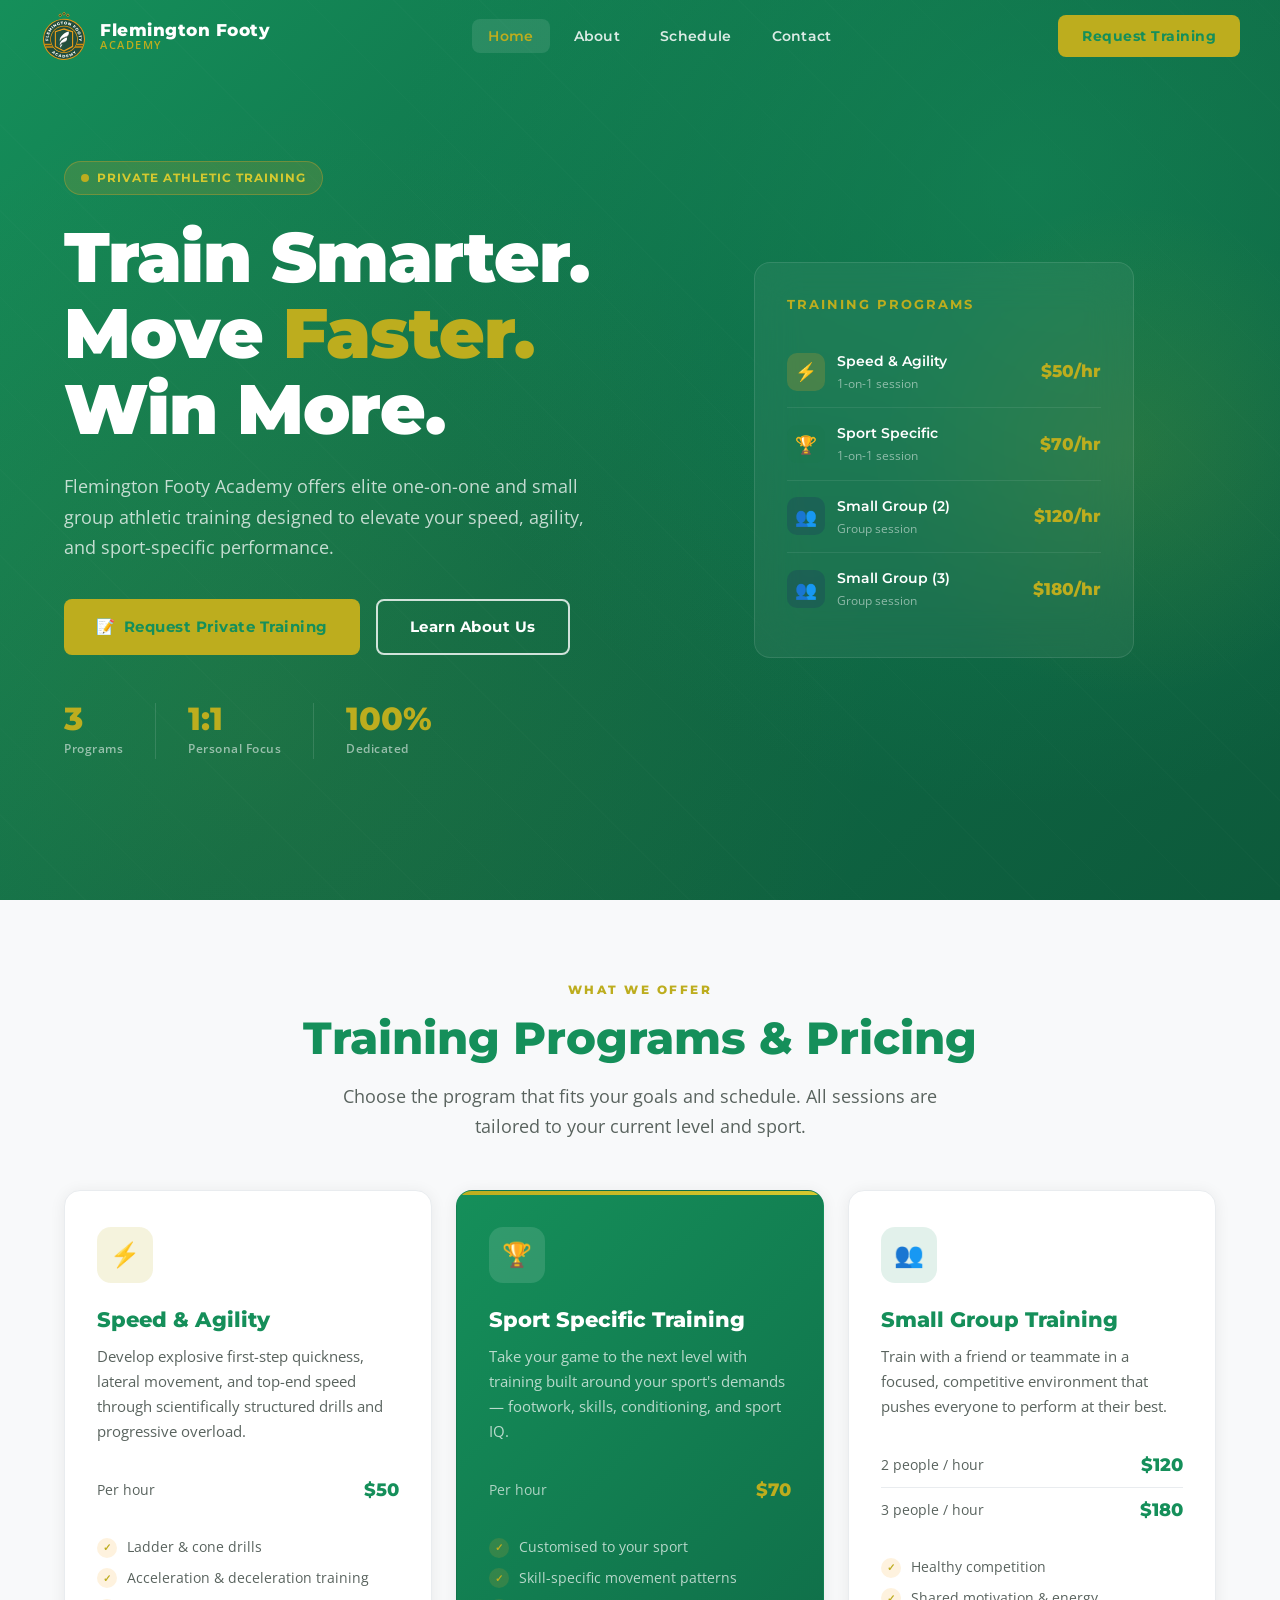
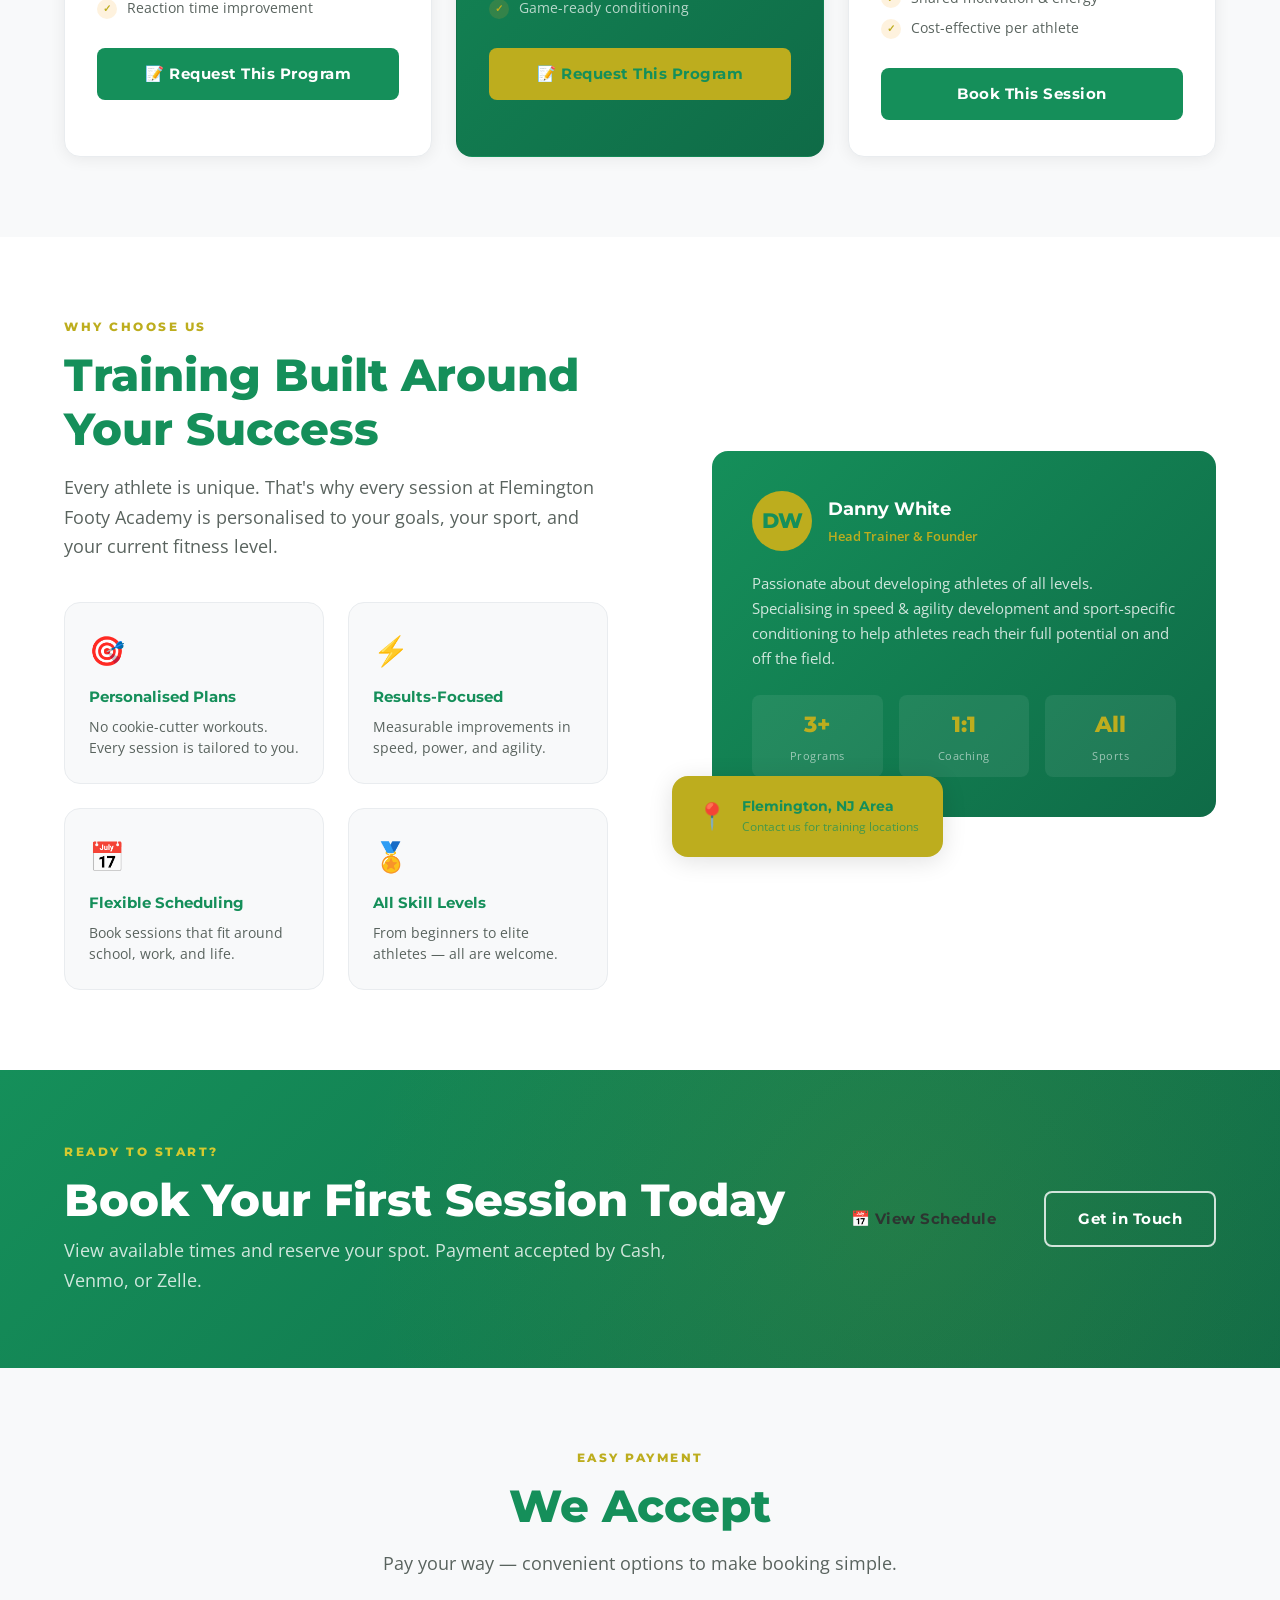
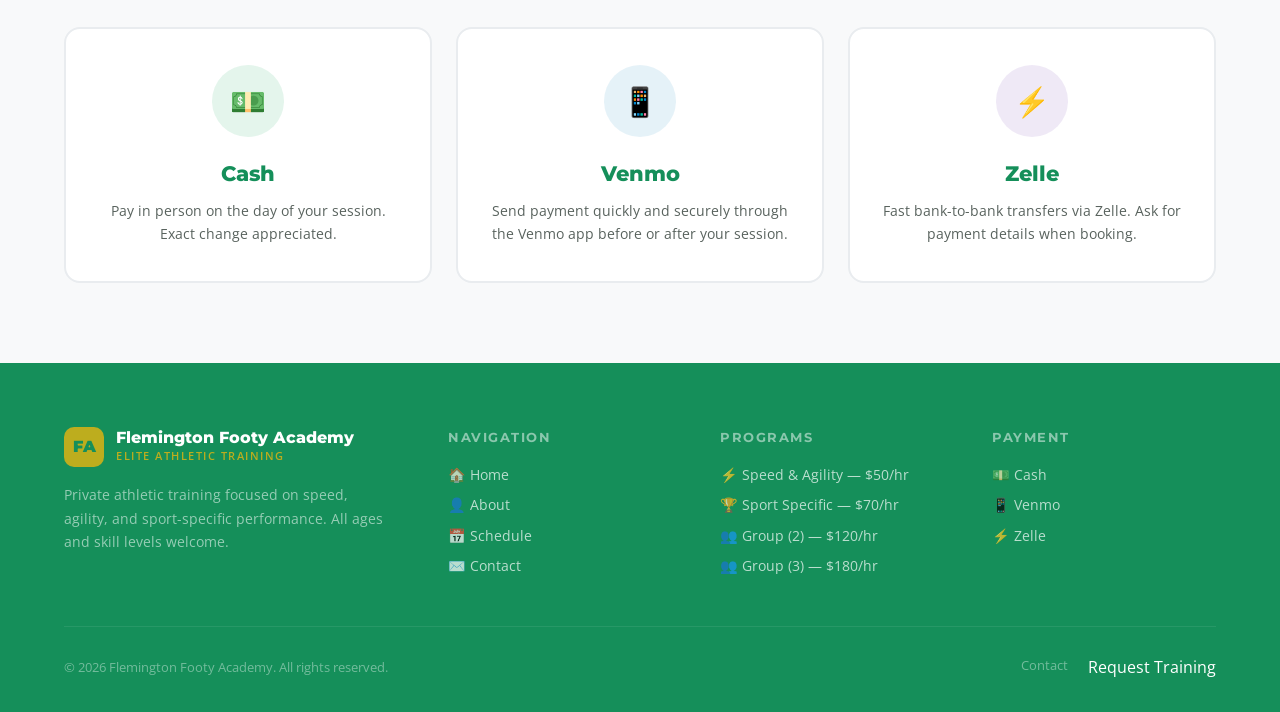
==== commit a239c091: "Complete site redesign: add contact-first training request flow, rebrand with green/gold palette, in" ====
--- a/index.html
+++ b/index.html
@@ -14,7 +14,7 @@
   <nav class="navbar" aria-label="Main navigation">
     <div class="nav-inner">
       <a href="index.html" class="nav-brand" aria-label="Flemington Footy Academy Home">
-        <div class="nav-logo-mark" aria-hidden="true">FA</div>
+        <img src="images/FFA1.svg" alt="Flemington Footy Academy" class="nav-logo-mark" />
         <div class="nav-brand-text">
           <span class="nav-brand-name">Flemington Footy</span>
           <span class="nav-brand-sub">Academy</span>
@@ -28,7 +28,7 @@
         <li><a href="contact.html"  class="nav-link">Contact</a></li>
       </ul>
 
-      <a href="schedule.html" class="btn btn-gold nav-cta">Book a Session</a>
+      <a href="contact.html" class="btn btn-gold nav-cta">Request Training</a>
 
       <button class="hamburger" aria-label="Open menu" aria-expanded="false">
         <span></span><span></span><span></span>
@@ -42,7 +42,7 @@
     <a href="about.html"    class="mobile-nav-link">About</a>
     <a href="schedule.html" class="mobile-nav-link">Schedule</a>
     <a href="contact.html"  class="mobile-nav-link">Contact</a>
-    <a href="schedule.html" class="btn btn-gold" style="margin-top:8px;justify-content:center;">Book a Session</a>
+    <a href="contact.html" class="btn btn-gold" style="margin-top:8px;justify-content:center;">Request Training</a>
   </div>
 
   <!-- ══ HERO ════════════════════════════════════════════════ -->
@@ -72,8 +72,8 @@
           </p>
 
           <div class="hero-actions">
-            <a href="schedule.html" class="btn btn-gold">
-              <span>📅</span> Book a Session
+            <a href="contact.html" class="btn btn-gold">
+              <span>📝</span> Request Private Training
             </a>
             <a href="about.html" class="btn btn-outline-white">Learn About Us</a>
           </div>
@@ -190,8 +190,8 @@
               Reaction time improvement
             </li>
           </ul>
-          <a href="schedule.html" class="btn btn-navy" style="width:100%;justify-content:center;">
-            Book This Session
+          <a href="contact.html" class="btn btn-navy" style="width:100%;justify-content:center;">
+            📝 Request This Program
           </a>
         </article>
 
@@ -223,8 +223,8 @@
               Game-ready conditioning
             </li>
           </ul>
-          <a href="schedule.html" class="btn btn-gold" style="width:100%;justify-content:center;">
-            Book This Session
+          <a href="contact.html" class="btn btn-gold" style="width:100%;justify-content:center;">
+            📝 Request This Program
           </a>
         </article>
 
@@ -368,7 +368,7 @@
           </p>
         </div>
         <div class="cta-strip-actions reveal">
-          <a href="schedule.html" class="btn btn-gold">📅 View Schedule</a>
+          <a href="contact.html" class="btn btn-gold\">📅 View Schedule</a>
           <a href="contact.html" class="btn btn-outline-white">Get in Touch</a>
         </div>
       </div>
@@ -468,7 +468,7 @@
         </p>
         <div class="footer-bottom-links">
           <a href="contact.html" class="footer-bottom-link">Contact</a>
-          <a href="schedule.html" class="footer-bottom-link">Book a Session</a>
+          <a href="contact.html" class="footer-bottom-link\">Request Training</a>
         </div>
       </div>
     </div>
--- a/css/style.css
+++ b/css/style.css
@@ -7,19 +7,20 @@
 
 /* ---------- CSS Custom Properties ---------- */
 :root {
-  --navy:        #0D1B2A;
-  --navy-mid:    #1B3A5C;
-  --navy-light:  #264D73;
-  --gold:        #F5A623;
-  --gold-light:  #FFD166;
-  --gold-dark:   #C4811A;
-  --green:       #1A7A4A;
-  --green-light: #27AE60;
+  --green:       #158F5A;
+  --green-dark:  #0F6B47;
+  --green-light: #1FA868;
+  --gold:        #bdad1e;
+  --gold-light:  #d4c92f;
+  --gold-dark:   #9a8816;
+  --grey:        #59635E;
+  --grey-light:  #7A8078;
+  --grey-dark:   #3F4539;
   --white:       #FFFFFF;
   --off-white:   #F8F9FA;
   --light-gray:  #E9ECEF;
-  --mid-gray:    #6C757D;
-  --dark-text:   #1A2332;
+  --mid-gray:    #59635E;
+  --dark-text:   #2D3531;
   --font-head:   'Montserrat', sans-serif;
   --font-body:   'Open Sans', sans-serif;
   --radius:      8px;
@@ -80,15 +81,15 @@
 
 .btn-gold {
   background: var(--gold);
-  color: var(--navy);
-}
-.btn-gold:hover { background: var(--gold-dark); box-shadow: 0 6px 20px rgba(245,166,35,0.4); }
+  color: var(--green);
+}
+.btn-gold:hover { background: var(--gold-dark); box-shadow: 0 6px 20px rgba(189,173,30,0.4); }
 
 .btn-navy {
-  background: var(--navy);
+  background: var(--green);
   color: var(--white);
 }
-.btn-navy:hover { background: var(--navy-mid); box-shadow: 0 6px 20px rgba(13,27,42,0.4); }
+.btn-navy:hover { background: var(--green-dark); box-shadow: 0 6px 20px rgba(21,143,90,0.4); }
 
 .btn-outline-white {
   background: transparent;
@@ -102,7 +103,7 @@
   color: var(--gold);
   border: 2px solid var(--gold);
 }
-.btn-outline-gold:hover { background: var(--gold); color: var(--navy); }
+.btn-outline-gold:hover { background: var(--gold); color: var(--green); }
 
 .badge {
   display: inline-block;
@@ -114,8 +115,8 @@
   text-transform: uppercase;
 }
 
-.badge-gold { background: var(--gold); color: var(--navy); }
-.badge-navy { background: var(--navy); color: var(--white); }
+.badge-gold { background: var(--gold); color: var(--green); }
+.badge-navy { background: var(--green); color: var(--white); }
 
 /* ---------- Section Headings ---------- */
 .section-label {
@@ -133,7 +134,7 @@
   font-family: var(--font-head);
   font-size: clamp(2rem, 4vw, 2.8rem);
   font-weight: 800;
-  color: var(--navy);
+  color: var(--green);
   line-height: 1.2;
   margin-bottom: 16px;
 }
@@ -164,7 +165,7 @@
 }
 
 .navbar.scrolled {
-  background: var(--navy);
+  background: var(--green);
   box-shadow: 0 2px 20px rgba(0,0,0,0.3);
   padding: 0 24px;
 }
@@ -185,18 +186,9 @@
 }
 
 .nav-logo-mark {
-  width: 44px;
-  height: 44px;
-  background: var(--gold);
-  border-radius: 10px;
-  display: flex;
-  align-items: center;
-  justify-content: center;
-  font-family: var(--font-head);
-  font-weight: 900;
-  font-size: 1.1rem;
-  color: var(--navy);
-  letter-spacing: -0.5px;
+  width: 48px;
+  height: 48px;
+  object-fit: contain;
   flex-shrink: 0;
 }
 
@@ -284,7 +276,7 @@
   top: 72px;
   left: 0;
   right: 0;
-  background: var(--navy);
+  background: var(--green);
   padding: 16px 24px 24px;
   z-index: 999;
   flex-direction: column;
@@ -323,7 +315,7 @@
   min-height: 100vh;
   display: flex;
   align-items: center;
-  background: linear-gradient(135deg, var(--navy) 0%, var(--navy-mid) 50%, #0f2a40 100%);
+  background: linear-gradient(135deg, var(--green) 0%, var(--green-dark) 50%, #0d5a3b 100%);
   overflow: hidden;
 }
 
@@ -331,8 +323,8 @@
   position: absolute;
   inset: 0;
   background-image:
-    radial-gradient(circle at 20% 80%, rgba(245,166,35,0.08) 0%, transparent 50%),
-    radial-gradient(circle at 80% 20%, rgba(27,58,92,0.5) 0%, transparent 50%),
+    radial-gradient(circle at 20% 80%, rgba(189,173,30,0.08) 0%, transparent 50%),
+    radial-gradient(circle at 80% 20%, rgba(21,143,90,0.5) 0%, transparent 50%),
     repeating-linear-gradient(
       45deg,
       transparent,
@@ -347,7 +339,7 @@
   position: absolute;
   width: 500px;
   height: 500px;
-  background: radial-gradient(circle, rgba(245,166,35,0.12) 0%, transparent 70%);
+  background: radial-gradient(circle, rgba(189,173,30,0.12) 0%, transparent 70%);
   border-radius: 50%;
   right: -100px;
   top: 50%;
@@ -561,7 +553,7 @@
 .service-card:hover::before { transform: scaleX(1); }
 
 .service-card.featured {
-  background: linear-gradient(135deg, var(--navy) 0%, var(--navy-mid) 100%);
+  background: linear-gradient(135deg, var(--green) 0%, var(--green-dark) 100%);
   border-color: transparent;
   color: var(--white);
 }
@@ -578,15 +570,15 @@
   margin-bottom: 20px;
 }
 
-.service-card-icon-gold { background: rgba(245,166,35,0.15); }
-.service-card-icon-green { background: rgba(26,122,74,0.12); }
+.service-card-icon-gold { background: rgba(189,173,30,0.15); }
+.service-card-icon-green { background: rgba(21,143,90,0.12); }
 .service-card.featured .service-card-icon { background: rgba(255,255,255,0.12); }
 
 .service-card-name {
   font-family: var(--font-head);
   font-weight: 800;
   font-size: 1.3rem;
-  color: var(--navy);
+  color: var(--green);
   margin-bottom: 8px;
 }
 .service-card.featured .service-card-name { color: var(--white); }
@@ -621,7 +613,7 @@
   font-family: var(--font-head);
   font-weight: 800;
   font-size: 1.1rem;
-  color: var(--navy);
+  color: var(--green);
 }
 .service-card.featured .price-value { color: var(--gold); }
 
@@ -692,7 +684,7 @@
   font-family: var(--font-head);
   font-weight: 700;
   font-size: 0.95rem;
-  color: var(--navy);
+  color: var(--green);
   margin-bottom: 6px;
 }
 
@@ -709,7 +701,7 @@
 .why-card-stack { position: relative; padding: 0 0 40px 40px; }
 
 .trainer-card {
-  background: linear-gradient(135deg, var(--navy), var(--navy-mid));
+  background: linear-gradient(135deg, var(--green), var(--green-dark));
   border-radius: var(--radius-lg);
   padding: 40px;
   color: var(--white);
@@ -735,7 +727,7 @@
   font-family: var(--font-head);
   font-weight: 800;
   font-size: 1.3rem;
-  color: var(--navy);
+  color: var(--green);
   flex-shrink: 0;
 }
 
@@ -812,11 +804,11 @@
   font-family: var(--font-head);
   font-weight: 700;
   font-size: 0.85rem;
-  color: var(--navy);
+  color: var(--green);
 }
 .why-accent-desc {
   font-size: 0.75rem;
-  color: var(--navy);
+  color: var(--green);
   opacity: 0.7;
 }
 
@@ -824,7 +816,7 @@
    SCHEDULE PREVIEW / CTA STRIP
    ============================================================ */
 .cta-strip {
-  background: linear-gradient(135deg, var(--navy) 0%, var(--navy-mid) 100%);
+  background: linear-gradient(135deg, var(--green) 0%, var(--green-dark) 100%);
   padding: 72px 0;
   position: relative;
   overflow: hidden;
@@ -833,7 +825,7 @@
   content: '';
   position: absolute;
   inset: 0;
-  background: radial-gradient(circle at 70% 50%, rgba(245,166,35,0.1), transparent 60%);
+  background: radial-gradient(circle at 70% 50%, rgba(189,173,30,0.1), transparent 60%);
   pointer-events: none;
 }
 
@@ -898,7 +890,7 @@
   font-family: var(--font-head);
   font-weight: 800;
   font-size: 1.3rem;
-  color: var(--navy);
+  color: var(--green);
   margin-bottom: 8px;
 }
 
@@ -912,7 +904,7 @@
    ABOUT PAGE
    ============================================================ */
 .page-hero {
-  background: linear-gradient(135deg, var(--navy) 0%, var(--navy-mid) 100%);
+  background: linear-gradient(135deg, var(--green) 0%, var(--green-dark) 100%);
   padding: 140px 0 80px;
   position: relative;
   overflow: hidden;
@@ -922,7 +914,7 @@
   content: '';
   position: absolute;
   inset: 0;
-  background: radial-gradient(circle at 80% 50%, rgba(245,166,35,0.1), transparent 50%);
+  background: radial-gradient(circle at 80% 50%, rgba(189,173,30,0.1), transparent 50%);
   pointer-events: none;
 }
 
@@ -955,7 +947,7 @@
   font-family: var(--font-head);
   font-weight: 800;
   font-size: 1.8rem;
-  color: var(--navy);
+  color: var(--green);
   margin-bottom: 16px;
 }
 
@@ -966,7 +958,7 @@
   margin-bottom: 16px;
 }
 
-.about-text p strong { color: var(--navy); }
+.about-text p strong { color: var(--green); }
 
 .about-highlights {
   display: flex;
@@ -992,7 +984,7 @@
   font-family: var(--font-head);
   font-weight: 700;
   font-size: 0.92rem;
-  color: var(--navy);
+  color: var(--green);
   margin-bottom: 4px;
 }
 .highlight-text { font-size: 0.85rem; color: var(--mid-gray); }
@@ -1008,7 +1000,7 @@
 }
 
 .profile-card-header {
-  background: linear-gradient(135deg, var(--navy), var(--navy-mid));
+  background: linear-gradient(135deg, var(--green), var(--green-dark));
   padding: 48px 32px 36px;
   text-align: center;
 }
@@ -1024,7 +1016,7 @@
   font-family: var(--font-head);
   font-weight: 900;
   font-size: 2rem;
-  color: var(--navy);
+  color: var(--green);
   margin: 0 auto 16px;
   border: 4px solid rgba(255,255,255,0.2);
 }
@@ -1066,7 +1058,7 @@
   font-family: var(--font-head);
   font-weight: 800;
   font-size: 1.4rem;
-  color: var(--navy);
+  color: var(--green);
   display: block;
 }
 
@@ -1082,7 +1074,7 @@
   font-family: var(--font-head);
   font-weight: 700;
   font-size: 0.85rem;
-  color: var(--navy);
+  color: var(--green);
   margin-bottom: 12px;
   text-transform: uppercase;
   letter-spacing: 1px;
@@ -1098,8 +1090,8 @@
   display: inline-block;
   padding: 5px 12px;
   border-radius: 50px;
-  background: rgba(245,166,35,0.12);
-  border: 1px solid rgba(245,166,35,0.3);
+  background: rgba(189,173,30,0.12);
+  border: 1px solid rgba(189,173,30,0.3);
   font-size: 0.78rem;
   font-weight: 600;
   color: var(--gold-dark);
@@ -1136,7 +1128,7 @@
   font-family: var(--font-head);
   font-weight: 700;
   font-size: 1.1rem;
-  color: var(--navy);
+  color: var(--green);
   margin-bottom: 8px;
 }
 
@@ -1168,7 +1160,7 @@
 }
 
 .calendar-header {
-  background: linear-gradient(135deg, var(--navy), var(--navy-mid));
+  background: linear-gradient(135deg, var(--green), var(--green-dark));
   padding: 20px 24px;
   display: flex;
   align-items: center;
@@ -1241,16 +1233,16 @@
 .cal-day.other-month { color: var(--light-gray); pointer-events: none; }
 .cal-day.past { color: var(--light-gray); pointer-events: none; }
 .cal-day.today {
-  background: var(--navy);
+  background: var(--green);
   color: var(--white);
 }
 .cal-day.has-slots {
   cursor: pointer;
-  color: var(--navy);
+  color: var(--green);
 }
 .cal-day.has-slots:hover {
-  background: rgba(245,166,35,0.15);
-  color: var(--navy);
+  background: rgba(189,173,30,0.15);
+  color: var(--green);
 }
 .cal-day.has-slots::after {
   content: '';
@@ -1265,9 +1257,9 @@
 }
 .cal-day.selected {
   background: var(--gold) !important;
-  color: var(--navy) !important;
-}
-.cal-day.selected::after { background: var(--navy); }
+  color: var(--green) !important;
+}
+.cal-day.selected::after { background: var(--green); }
 
 /* Slots Panel */
 .slots-panel {
@@ -1291,7 +1283,7 @@
   font-family: var(--font-head);
   font-weight: 700;
   font-size: 1rem;
-  color: var(--navy);
+  color: var(--green);
 }
 
 .slots-count {
@@ -1315,7 +1307,7 @@
 
 .time-slot:hover {
   border-color: var(--gold);
-  background: rgba(245,166,35,0.04);
+  background: rgba(189,173,30,0.04);
 }
 
 .time-slot.booked {
@@ -1329,7 +1321,7 @@
   font-family: var(--font-head);
   font-weight: 700;
   font-size: 0.95rem;
-  color: var(--navy);
+  color: var(--green);
 }
 
 .slot-type {
@@ -1374,7 +1366,7 @@
   font-family: var(--font-head);
   font-weight: 700;
   font-size: 0.88rem;
-  color: var(--navy);
+  color: var(--green);
   letter-spacing: 0.5px;
   text-transform: uppercase;
 }
@@ -1397,7 +1389,7 @@
 }
 .legend-dot.available { background: var(--gold); }
 .legend-dot.booked { background: var(--mid-gray); }
-.legend-dot.today { background: var(--navy); }
+.legend-dot.today { background: var(--green); }
 .legend-dot.selected { background: var(--gold); border: 2px solid var(--gold-dark); }
 
 .booking-info-item {
@@ -1414,7 +1406,7 @@
 .booking-info-label {
   font-family: var(--font-head);
   font-weight: 700;
-  color: var(--navy);
+  color: var(--green);
   font-size: 0.8rem;
   margin-bottom: 2px;
 }
@@ -1431,13 +1423,13 @@
   margin-bottom: 4px;
 }
 .service-select-option:hover { background: var(--off-white); }
-.service-select-option.active { background: rgba(245,166,35,0.1); }
+.service-select-option.active { background: rgba(189,173,30,0.1); }
 
 .service-select-name {
   font-family: var(--font-head);
   font-weight: 600;
   font-size: 0.88rem;
-  color: var(--navy);
+  color: var(--green);
 }
 .service-select-price {
   font-family: var(--font-head);
@@ -1474,7 +1466,7 @@
 .modal-overlay.open .modal { transform: scale(1); }
 
 .modal-header {
-  background: linear-gradient(135deg, var(--navy), var(--navy-mid));
+  background: linear-gradient(135deg, var(--green), var(--green-dark));
   padding: 24px 28px;
   border-radius: var(--radius-lg) var(--radius-lg) 0 0;
   display: flex;
@@ -1531,7 +1523,7 @@
   font-family: var(--font-head);
   font-weight: 700;
   font-size: 0.95rem;
-  color: var(--navy);
+  color: var(--green);
 }
 
 .form-group { margin-bottom: 16px; }
@@ -1540,7 +1532,7 @@
   font-family: var(--font-head);
   font-weight: 600;
   font-size: 0.85rem;
-  color: var(--navy);
+  color: var(--green);
   margin-bottom: 6px;
 }
 .form-input {
@@ -1574,6 +1566,28 @@
 }
 .form-select:focus { border-color: var(--gold); }
 
+.checkbox-label {
+  display: flex;
+  align-items: center;
+  gap: 8px;
+  cursor: pointer;
+  font-size: 0.92rem;
+  color: var(--dark-text);
+  user-select: none;
+}
+
+.checkbox-label input[type="checkbox"] {
+  width: 18px;
+  height: 18px;
+  cursor: pointer;
+  accent-color: var(--gold);
+}
+
+.checkbox-label input[type="checkbox"]:focus {
+  outline: 2px solid var(--gold);
+  outline-offset: 2px;
+}
+
 .modal-footer {
   padding: 0 28px 28px;
   display: flex;
@@ -1602,7 +1616,7 @@
   font-family: var(--font-head);
   font-weight: 800;
   font-size: 1.4rem;
-  color: var(--navy);
+  color: var(--green);
   margin-bottom: 8px;
 }
 
@@ -1630,7 +1644,7 @@
 }
 .success-detail-row:last-child { border-bottom: none; }
 .success-detail-label { color: var(--mid-gray); }
-.success-detail-value { font-weight: 600; color: var(--navy); }
+.success-detail-value { font-weight: 600; color: var(--green); }
 
 /* ============================================================
    CONTACT PAGE
@@ -1660,7 +1674,7 @@
   width: 48px;
   height: 48px;
   border-radius: 12px;
-  background: rgba(245,166,35,0.12);
+  background: rgba(189,173,30,0.12);
   display: flex;
   align-items: center;
   justify-content: center;
@@ -1672,7 +1686,7 @@
   font-family: var(--font-head);
   font-weight: 700;
   font-size: 0.88rem;
-  color: var(--navy);
+  color: var(--green);
   margin-bottom: 4px;
   text-transform: uppercase;
   letter-spacing: 0.5px;
@@ -1695,7 +1709,7 @@
   font-family: var(--font-head);
   font-weight: 700;
   font-size: 1rem;
-  color: var(--navy);
+  color: var(--green);
   margin-bottom: 16px;
 }
 
@@ -1726,7 +1740,7 @@
   font-family: var(--font-head);
   font-weight: 800;
   font-size: 1.6rem;
-  color: var(--navy);
+  color: var(--green);
   margin-bottom: 6px;
 }
 
@@ -1755,7 +1769,7 @@
    FOOTER
    ============================================================ */
 .footer {
-  background: var(--navy);
+  background: var(--green);
   color: var(--white);
   padding: 64px 0 32px;
 }
@@ -1787,7 +1801,7 @@
   font-family: var(--font-head);
   font-weight: 900;
   font-size: 1rem;
-  color: var(--navy);
+  color: var(--green);
   flex-shrink: 0;
 }
 
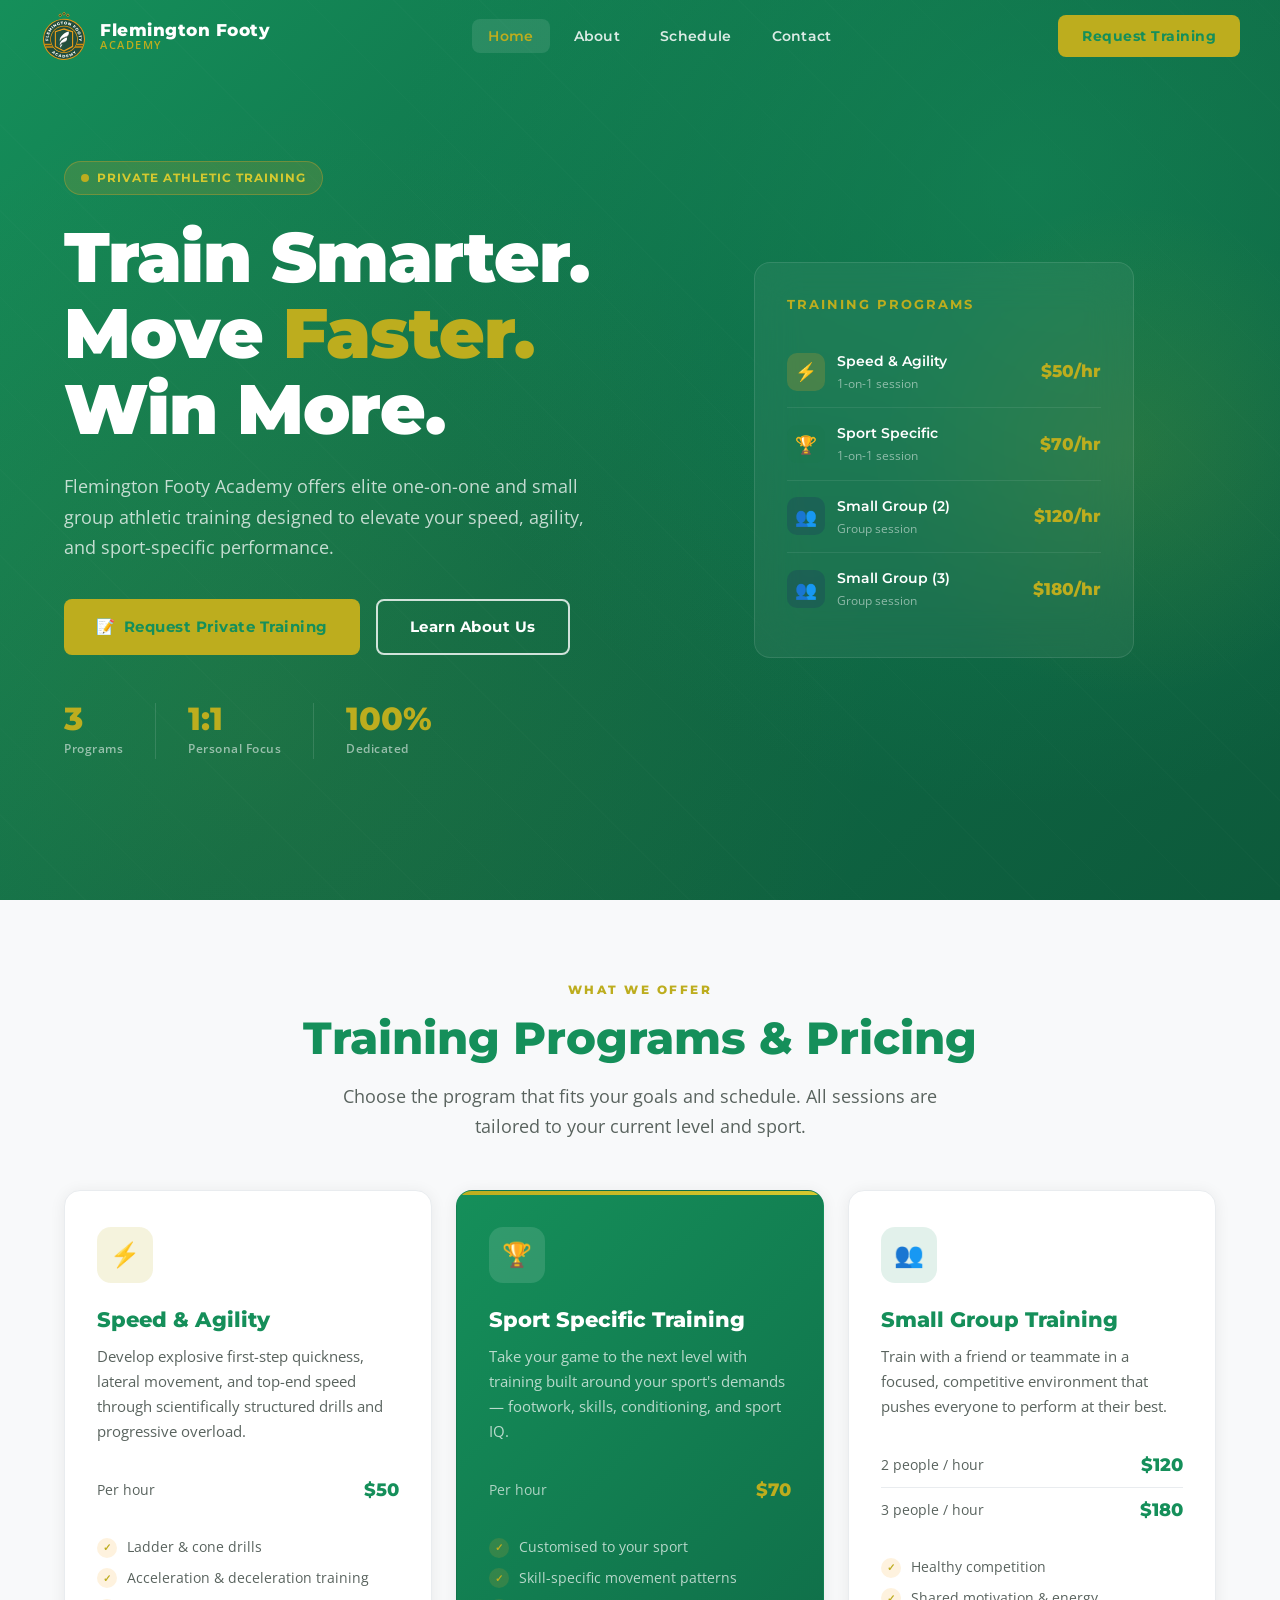
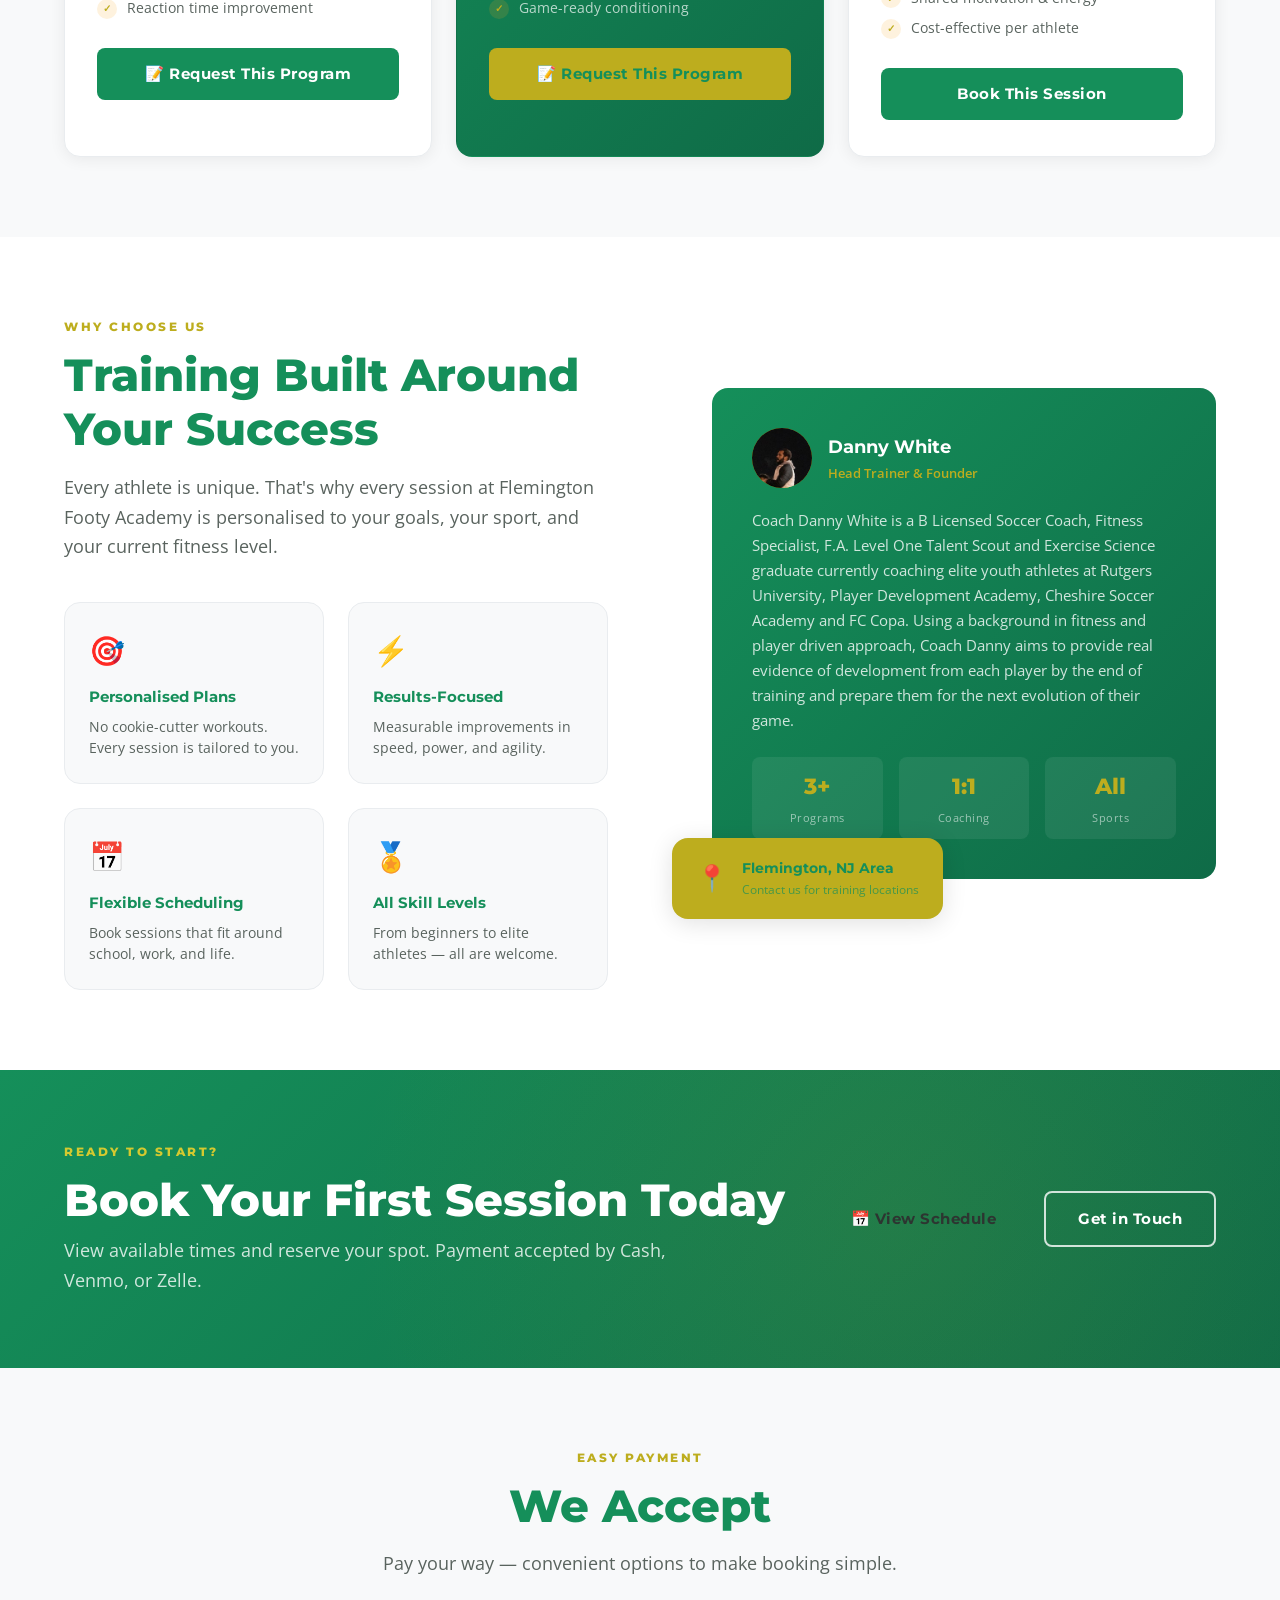
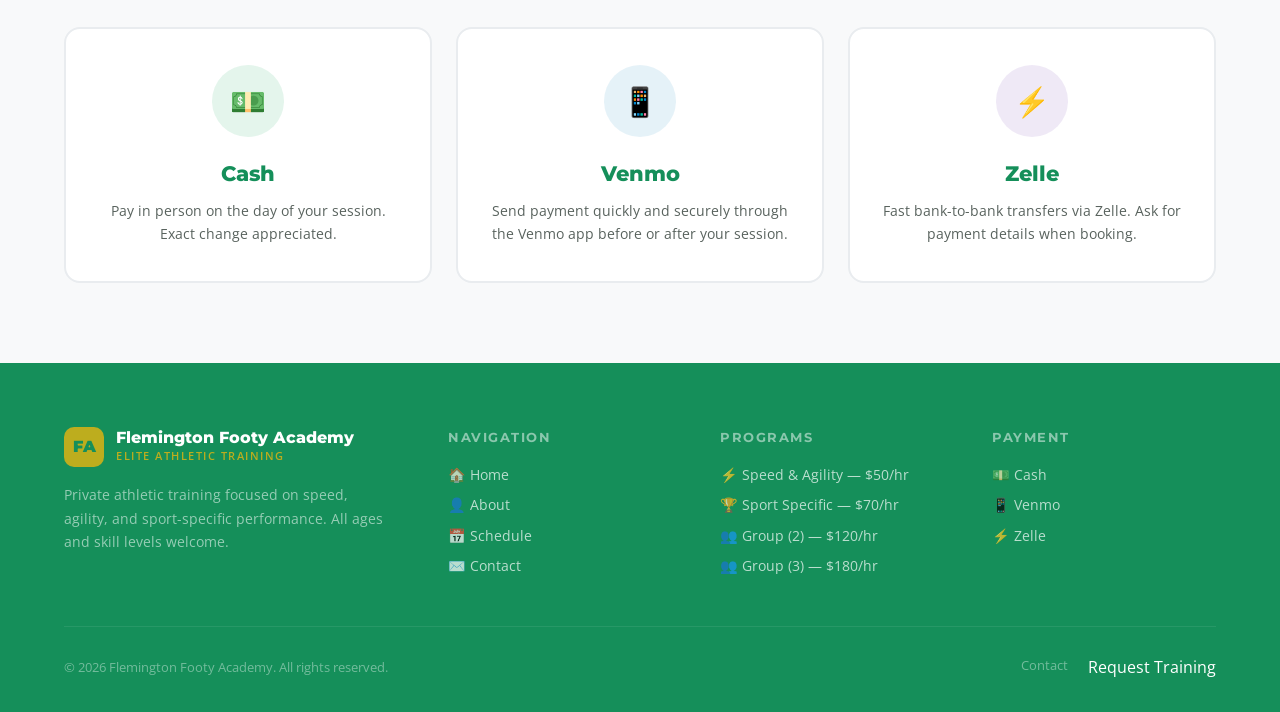
==== commit 84e2e9e4: "Update homepage trainer card with image, bio, and fix image positioning" ====
--- a/index.html
+++ b/index.html
@@ -313,16 +313,14 @@
           <div class="why-card-stack">
             <div class="trainer-card">
               <div class="trainer-card-header">
-                <div class="trainer-avatar">DW</div>
+                <img src="images/danny-white-profile.jpeg" alt="Coach Danny White" class="trainer-avatar" />
                 <div>
                   <div class="trainer-name">Danny White</div>
                   <div class="trainer-title-text">Head Trainer &amp; Founder</div>
                 </div>
               </div>
               <p class="trainer-bio">
-                Passionate about developing athletes of all levels. Specialising
-                in speed &amp; agility development and sport-specific conditioning
-                to help athletes reach their full potential on and off the field.
+                Coach Danny White is a B Licensed Soccer Coach, Fitness Specialist, F.A. Level One Talent Scout and Exercise Science graduate currently coaching elite youth athletes at Rutgers University, Player Development Academy, Cheshire Soccer Academy and FC Copa. Using a background in fitness and player driven approach, Coach Danny aims to provide real evidence of development from each player by the end of training and prepare them for the next evolution of their game.
               </p>
               <div class="trainer-stats">
                 <div class="trainer-stat">
--- a/css/style.css
+++ b/css/style.css
@@ -721,9 +721,9 @@
   height: 60px;
   border-radius: 50%;
   background: var(--gold);
-  display: flex;
-  align-items: center;
-  justify-content: center;
+  display: block;
+  object-fit: cover;
+  object-position: center top;
   font-family: var(--font-head);
   font-weight: 800;
   font-size: 1.3rem;
@@ -1006,17 +1006,13 @@
 }
 
 .profile-avatar {
-  width: 96px;
-  height: 96px;
+  width: 120px;
+  height: 120px;
   border-radius: 50%;
   background: var(--gold);
-  display: flex;
-  align-items: center;
-  justify-content: center;
-  font-family: var(--font-head);
-  font-weight: 900;
-  font-size: 2rem;
-  color: var(--green);
+  display: block;
+  object-fit: cover;
+  object-position: center top;
   margin: 0 auto 16px;
   border: 4px solid rgba(255,255,255,0.2);
 }
@@ -1038,6 +1034,18 @@
 
 .profile-card-body {
   padding: 28px 32px;
+}
+
+.profile-bio {
+  margin-bottom: 24px;
+  padding-bottom: 24px;
+  border-bottom: 1px solid var(--light-gray);
+}
+
+.profile-bio p {
+  font-size: 0.95rem;
+  line-height: 1.6;
+  color: var(--dark-text);
 }
 
 .profile-stat-row {
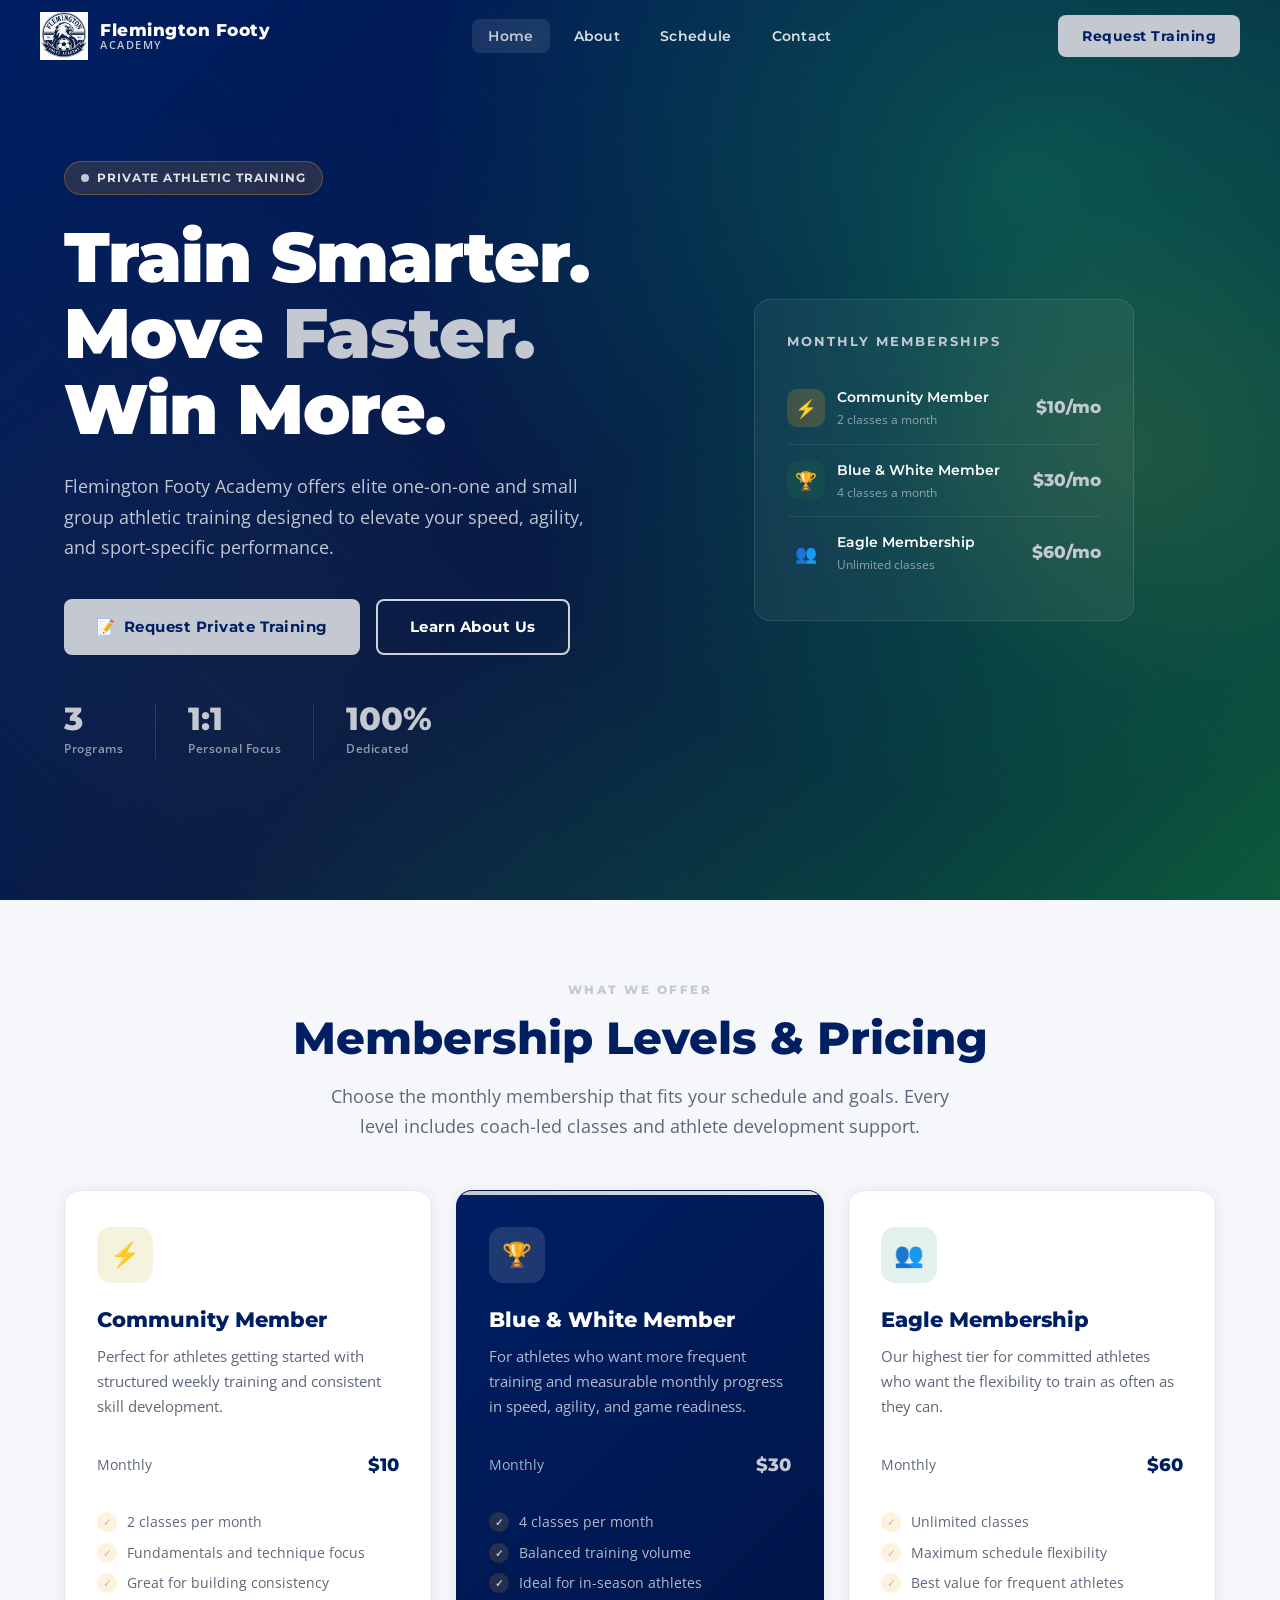
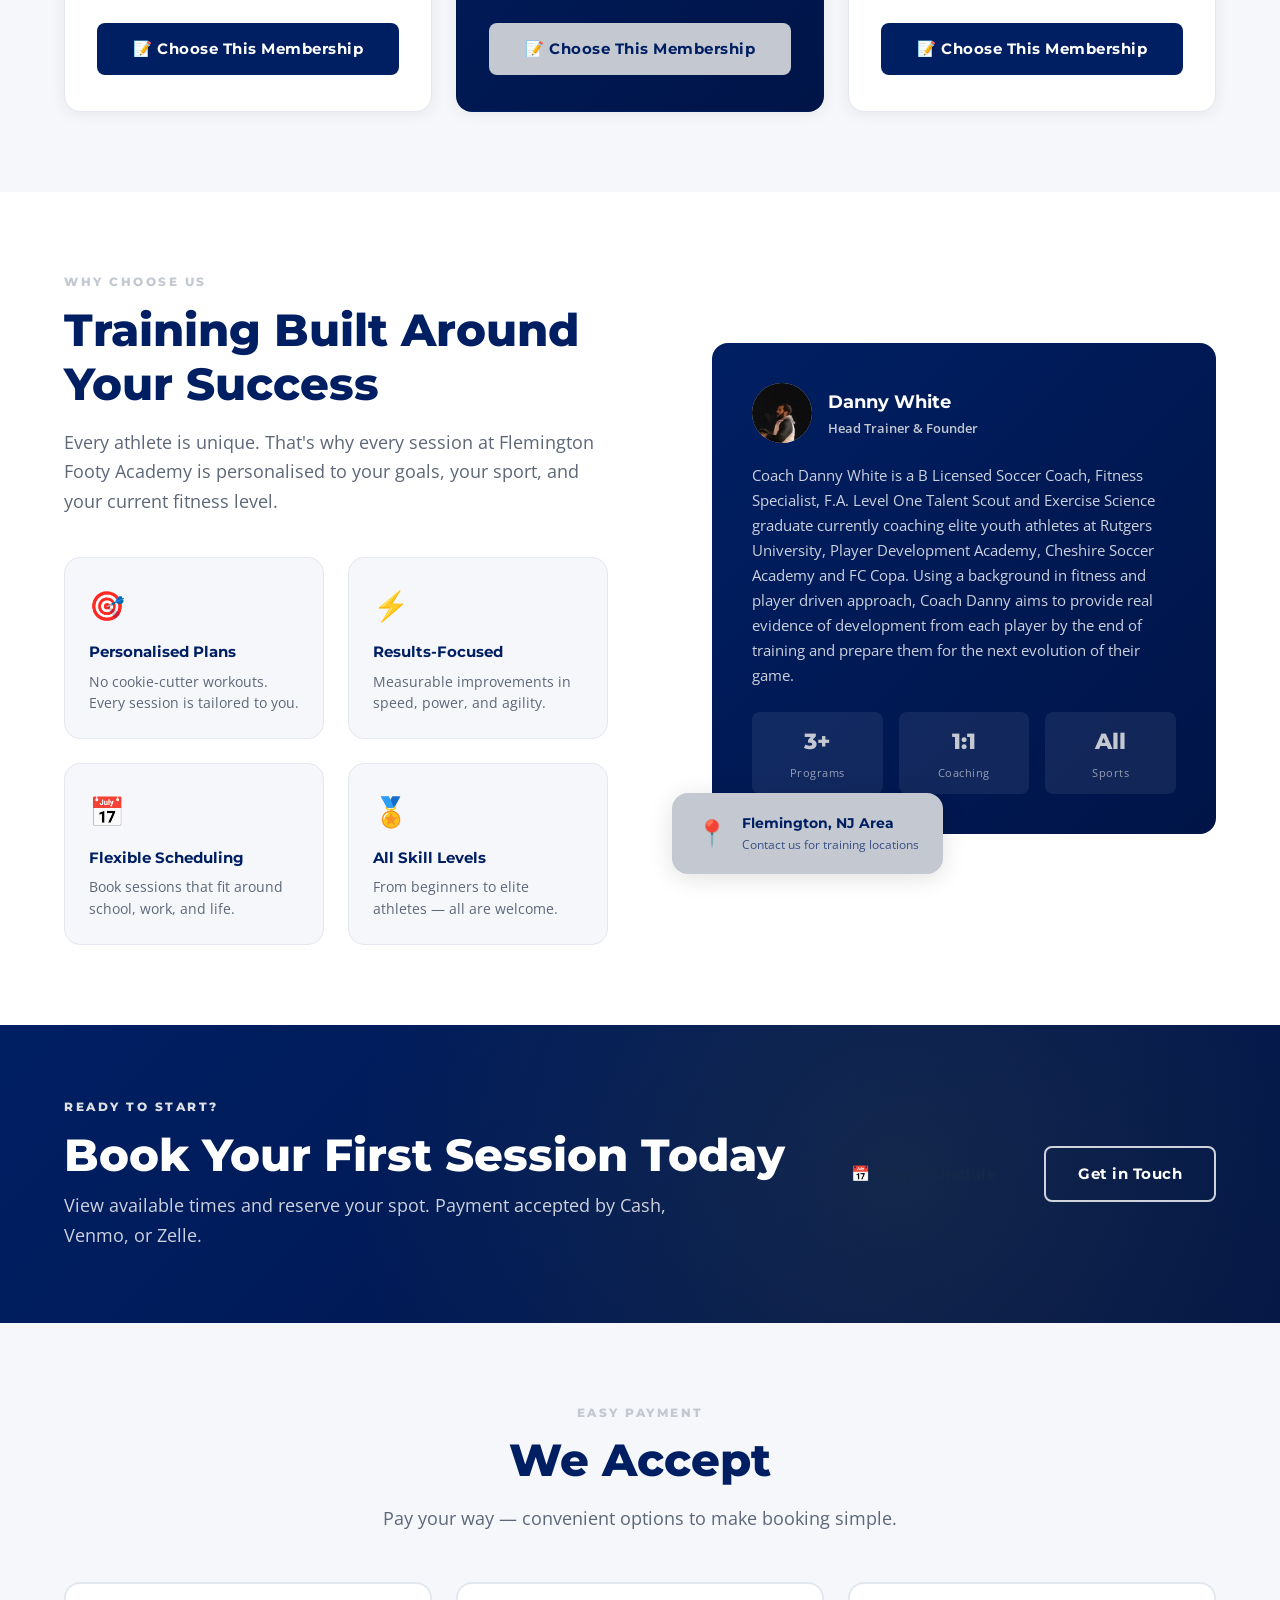
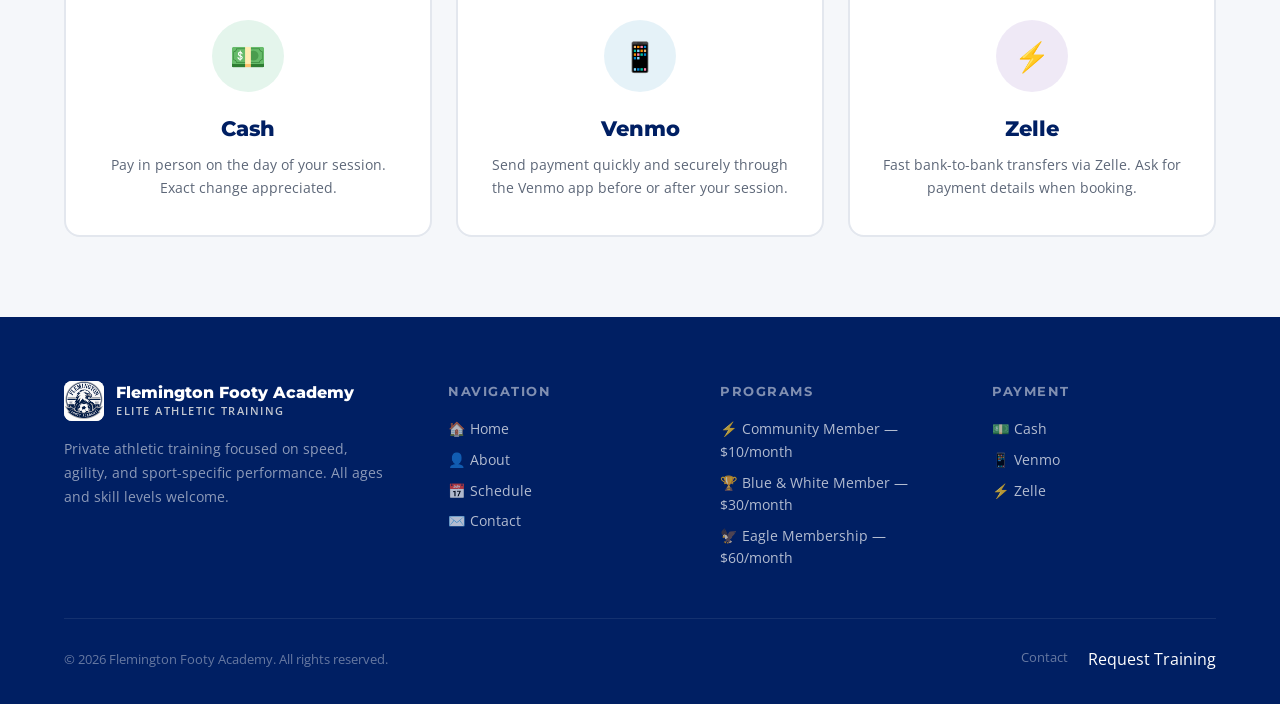
==== commit c6fafa7b: "Adapt FFA to South Hunterdon themes, logo change and new pricing flow" ====
--- a/index.html
+++ b/index.html
@@ -5,7 +5,7 @@
   <meta name="viewport" content="width=device-width, initial-scale=1.0" />
   <meta name="description" content="Flemington Footy Academy – Private athletic training for speed & agility, sport specific training, and small group sessions. Book your session today." />
   <title>Flemington Footy Academy | Elite Athletic Training</title>
-  <link rel="icon" href="data:image/svg+xml,<svg xmlns='http://www.w3.org/2000/svg' viewBox='0 0 100 100'><rect width='100' height='100' rx='20' fill='%23F5A623'/><text y='.9em' font-size='70' x='15' fill='%230D1B2A' font-weight='900' font-family='Arial'>FA</text></svg>" />
+  <link rel="icon" href="images/ffa-logo-2026.png" type="image/png" />
   <link rel="stylesheet" href="css/style.css" />
 </head>
 <body>
@@ -14,7 +14,7 @@
   <nav class="navbar" aria-label="Main navigation">
     <div class="nav-inner">
       <a href="index.html" class="nav-brand" aria-label="Flemington Footy Academy Home">
-        <img src="images/FFA1.svg" alt="Flemington Footy Academy" class="nav-logo-mark" />
+        <img src="images/ffa-logo-2026.png" alt="Flemington Footy Academy" class="nav-logo-mark" />
         <div class="nav-brand-text">
           <span class="nav-brand-name">Flemington Footy</span>
           <span class="nav-brand-sub">Academy</span>
@@ -97,50 +97,39 @@
         <!-- Right: pricing card -->
         <div class="hero-visual" aria-hidden="true">
           <div class="hero-card">
-            <p class="hero-card-title">Training Programs</p>
+            <p class="hero-card-title">Monthly Memberships</p>
 
             <div class="service-item">
               <div class="service-item-info">
                 <div class="service-icon service-icon-1">⚡</div>
                 <div>
-                  <div class="service-item-name">Speed &amp; Agility</div>
-                  <div class="service-item-desc">1-on-1 session</div>
-                </div>
-              </div>
-              <span class="service-item-price">$50/hr</span>
+                  <div class="service-item-name">Community Member</div>
+                  <div class="service-item-desc">2 classes a month</div>
+                </div>
+              </div>
+              <span class="service-item-price">$10/mo</span>
             </div>
 
             <div class="service-item">
               <div class="service-item-info">
                 <div class="service-icon service-icon-2">🏆</div>
                 <div>
-                  <div class="service-item-name">Sport Specific</div>
-                  <div class="service-item-desc">1-on-1 session</div>
-                </div>
-              </div>
-              <span class="service-item-price">$70/hr</span>
+                  <div class="service-item-name">Blue &amp; White Member</div>
+                  <div class="service-item-desc">4 classes a month</div>
+                </div>
+              </div>
+              <span class="service-item-price">$30/mo</span>
             </div>
 
             <div class="service-item">
               <div class="service-item-info">
                 <div class="service-icon service-icon-3">👥</div>
                 <div>
-                  <div class="service-item-name">Small Group (2)</div>
-                  <div class="service-item-desc">Group session</div>
-                </div>
-              </div>
-              <span class="service-item-price">$120/hr</span>
-            </div>
-
-            <div class="service-item">
-              <div class="service-item-info">
-                <div class="service-icon service-icon-3">👥</div>
-                <div>
-                  <div class="service-item-name">Small Group (3)</div>
-                  <div class="service-item-desc">Group session</div>
-                </div>
-              </div>
-              <span class="service-item-price">$180/hr</span>
+                  <div class="service-item-name">Eagle Membership</div>
+                  <div class="service-item-desc">Unlimited classes</div>
+                </div>
+              </div>
+              <span class="service-item-price">$60/mo</span>
             </div>
           </div>
         </div>
@@ -153,115 +142,111 @@
     <div class="container">
       <div class="text-center reveal">
         <span class="section-label">What We Offer</span>
-        <h2 class="section-title" id="services-heading">Training Programs &amp; Pricing</h2>
+        <h2 class="section-title" id="services-heading">Membership Levels &amp; Pricing</h2>
         <p class="section-subtitle" style="margin:0 auto;">
-          Choose the program that fits your goals and schedule. All sessions are
-          tailored to your current level and sport.
+          Choose the monthly membership that fits your schedule and goals.
+          Every level includes coach-led classes and athlete development support.
         </p>
       </div>
 
       <div class="services-grid">
 
-        <!-- Speed & Agility -->
+        <!-- Community Member -->
         <article class="service-card reveal animate-delay-1">
           <div class="service-card-icon service-card-icon-gold" aria-hidden="true">⚡</div>
-          <h3 class="service-card-name">Speed &amp; Agility</h3>
+          <h3 class="service-card-name">Community Member</h3>
           <p class="service-card-desc">
-            Develop explosive first-step quickness, lateral movement, and top-end
-            speed through scientifically structured drills and progressive overload.
+            Perfect for athletes getting started with structured weekly training
+            and consistent skill development.
           </p>
           <div class="service-card-pricing">
             <div class="price-row">
-              <span class="price-label">Per hour</span>
-              <span class="price-value">$50</span>
+              <span class="price-label">Monthly</span>
+              <span class="price-value">$10</span>
             </div>
           </div>
           <ul class="service-card-features" aria-label="Features">
             <li class="feature-item">
               <span class="feature-check" aria-hidden="true">✓</span>
-              Ladder &amp; cone drills
-            </li>
-            <li class="feature-item">
-              <span class="feature-check" aria-hidden="true">✓</span>
-              Acceleration &amp; deceleration training
-            </li>
-            <li class="feature-item">
-              <span class="feature-check" aria-hidden="true">✓</span>
-              Reaction time improvement
+              2 classes per month
+            </li>
+            <li class="feature-item">
+              <span class="feature-check" aria-hidden="true">✓</span>
+              Fundamentals and technique focus
+            </li>
+            <li class="feature-item">
+              <span class="feature-check" aria-hidden="true">✓</span>
+              Great for building consistency
             </li>
           </ul>
           <a href="contact.html" class="btn btn-navy" style="width:100%;justify-content:center;">
-            📝 Request This Program
+            📝 Choose This Membership
           </a>
         </article>
 
-        <!-- Sport Specific -->
+        <!-- Blue & White Member -->
         <article class="service-card featured reveal animate-delay-2">
           <div class="service-card-icon" aria-hidden="true">🏆</div>
-          <h3 class="service-card-name">Sport Specific Training</h3>
+          <h3 class="service-card-name">Blue &amp; White Member</h3>
           <p class="service-card-desc">
-            Take your game to the next level with training built around your sport's
-            demands — footwork, skills, conditioning, and sport IQ.
+            For athletes who want more frequent training and measurable monthly
+            progress in speed, agility, and game readiness.
           </p>
           <div class="service-card-pricing">
             <div class="price-row">
-              <span class="price-label">Per hour</span>
-              <span class="price-value">$70</span>
+              <span class="price-label">Monthly</span>
+              <span class="price-value">$30</span>
             </div>
           </div>
           <ul class="service-card-features" aria-label="Features">
             <li class="feature-item">
               <span class="feature-check" aria-hidden="true">✓</span>
-              Customised to your sport
-            </li>
-            <li class="feature-item">
-              <span class="feature-check" aria-hidden="true">✓</span>
-              Skill-specific movement patterns
-            </li>
-            <li class="feature-item">
-              <span class="feature-check" aria-hidden="true">✓</span>
-              Game-ready conditioning
+              4 classes per month
+            </li>
+            <li class="feature-item">
+              <span class="feature-check" aria-hidden="true">✓</span>
+              Balanced training volume
+            </li>
+            <li class="feature-item">
+              <span class="feature-check" aria-hidden="true">✓</span>
+              Ideal for in-season athletes
             </li>
           </ul>
           <a href="contact.html" class="btn btn-gold" style="width:100%;justify-content:center;">
-            📝 Request This Program
+            📝 Choose This Membership
           </a>
         </article>
 
-        <!-- Small Group -->
+        <!-- Eagle Membership -->
         <article class="service-card reveal animate-delay-3">
           <div class="service-card-icon service-card-icon-green" aria-hidden="true">👥</div>
-          <h3 class="service-card-name">Small Group Training</h3>
+          <h3 class="service-card-name">Eagle Membership</h3>
           <p class="service-card-desc">
-            Train with a friend or teammate in a focused, competitive environment
-            that pushes everyone to perform at their best.
+            Our highest tier for committed athletes who want the flexibility to
+            train as often as they can.
           </p>
           <div class="service-card-pricing">
             <div class="price-row">
-              <span class="price-label">2 people / hour</span>
-              <span class="price-value">$120</span>
-            </div>
-            <div class="price-row">
-              <span class="price-label">3 people / hour</span>
-              <span class="price-value">$180</span>
+              <span class="price-label">Monthly</span>
+              <span class="price-value">$60</span>
             </div>
           </div>
           <ul class="service-card-features" aria-label="Features">
             <li class="feature-item">
               <span class="feature-check" aria-hidden="true">✓</span>
-              Healthy competition
-            </li>
-            <li class="feature-item">
-              <span class="feature-check" aria-hidden="true">✓</span>
-              Shared motivation &amp; energy
-            </li>
-            <li class="feature-item">
-              <span class="feature-check" aria-hidden="true">✓</span>
-              Cost-effective per athlete
-            </li>
-          </ul>
-          <a href="schedule.html" class="btn btn-navy" style="width:100%;justify-content:center;">
-            Book This Session
+              Unlimited classes
+            </li>
+            <li class="feature-item">
+              <span class="feature-check" aria-hidden="true">✓</span>
+              Maximum schedule flexibility
+            </li>
+            <li class="feature-item">
+              <span class="feature-check" aria-hidden="true">✓</span>
+              Best value for frequent athletes
+            </li>
+          </ul>
+          <a href="contact.html" class="btn btn-navy" style="width:100%;justify-content:center;">
+            📝 Choose This Membership
           </a>
         </article>
 
@@ -417,7 +402,7 @@
 
         <div class="footer-brand">
           <div class="footer-logo">
-            <div class="footer-logo-mark" aria-hidden="true">FA</div>
+            <img src="images/ffa-logo-2026.png" alt="Flemington Footy Academy logo" class="footer-logo-mark" />
             <div>
               <div class="footer-brand-name">Flemington Footy Academy</div>
               <div class="footer-brand-sub">Elite Athletic Training</div>
@@ -442,10 +427,9 @@
         <div>
           <h4 class="footer-col-title">Programs</h4>
           <ul class="footer-links" role="list">
-            <li><a href="schedule.html" class="footer-link">⚡ Speed &amp; Agility — $50/hr</a></li>
-            <li><a href="schedule.html" class="footer-link">🏆 Sport Specific — $70/hr</a></li>
-            <li><a href="schedule.html" class="footer-link">👥 Group (2) — $120/hr</a></li>
-            <li><a href="schedule.html" class="footer-link">👥 Group (3) — $180/hr</a></li>
+            <li><a href="schedule.html" class="footer-link">⚡ Community Member — $10/month</a></li>
+            <li><a href="schedule.html" class="footer-link">🏆 Blue &amp; White Member — $30/month</a></li>
+            <li><a href="schedule.html" class="footer-link">🦅 Eagle Membership — $60/month</a></li>
           </ul>
         </div>
 
--- a/css/style.css
+++ b/css/style.css
@@ -7,20 +7,20 @@
 
 /* ---------- CSS Custom Properties ---------- */
 :root {
-  --green:       #158F5A;
-  --green-dark:  #0F6B47;
-  --green-light: #1FA868;
-  --gold:        #bdad1e;
-  --gold-light:  #d4c92f;
-  --gold-dark:   #9a8816;
-  --grey:        #59635E;
-  --grey-light:  #7A8078;
-  --grey-dark:   #3F4539;
+  --green:       #001f63;
+  --green-dark:  #001447;
+  --green-light: #0a358f;
+  --gold:        #c3c8d1;
+  --gold-light:  #dde1e7;
+  --gold-dark:   #9ca4b2;
+  --grey:        #5d6778;
+  --grey-light:  #8891a1;
+  --grey-dark:   #3b4658;
   --white:       #FFFFFF;
-  --off-white:   #F8F9FA;
-  --light-gray:  #E9ECEF;
-  --mid-gray:    #59635E;
-  --dark-text:   #2D3531;
+  --off-white:   #f5f7fa;
+  --light-gray:  #e3e7ee;
+  --mid-gray:    #5d6778;
+  --dark-text:   #142849;
   --font-head:   'Montserrat', sans-serif;
   --font-body:   'Open Sans', sans-serif;
   --radius:      8px;
@@ -83,13 +83,13 @@
   background: var(--gold);
   color: var(--green);
 }
-.btn-gold:hover { background: var(--gold-dark); box-shadow: 0 6px 20px rgba(189,173,30,0.4); }
+.btn-gold:hover { background: var(--gold-dark); box-shadow: 0 6px 20px rgba(156,164,178,0.45); }
 
 .btn-navy {
   background: var(--green);
   color: var(--white);
 }
-.btn-navy:hover { background: var(--green-dark); box-shadow: 0 6px 20px rgba(21,143,90,0.4); }
+.btn-navy:hover { background: var(--green-dark); box-shadow: 0 6px 20px rgba(0,31,99,0.45); }
 
 .btn-outline-white {
   background: transparent;
@@ -1801,15 +1801,9 @@
 .footer-logo-mark {
   width: 40px;
   height: 40px;
-  background: var(--gold);
-  border-radius: 10px;
-  display: flex;
-  align-items: center;
-  justify-content: center;
-  font-family: var(--font-head);
-  font-weight: 900;
-  font-size: 1rem;
-  color: var(--green);
+  border-radius: 8px;
+  object-fit: contain;
+  background: var(--white);
   flex-shrink: 0;
 }
 
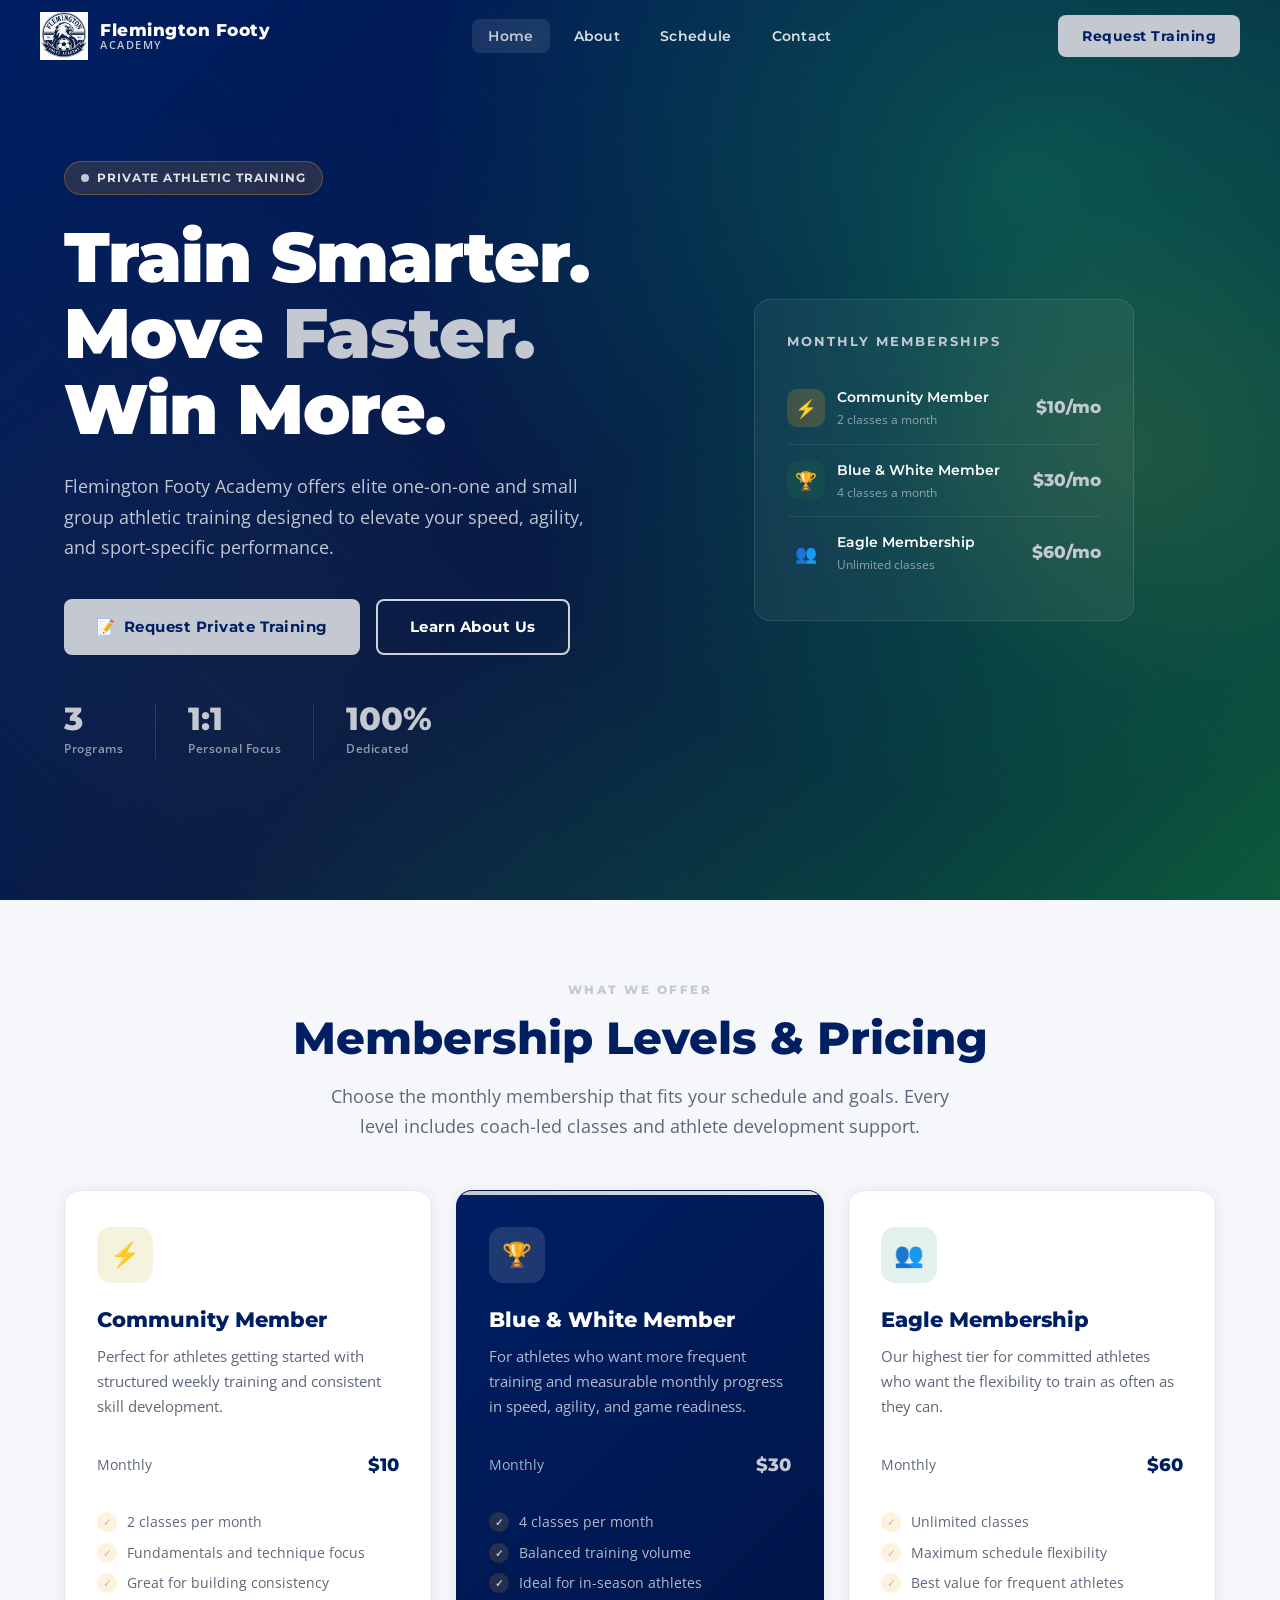
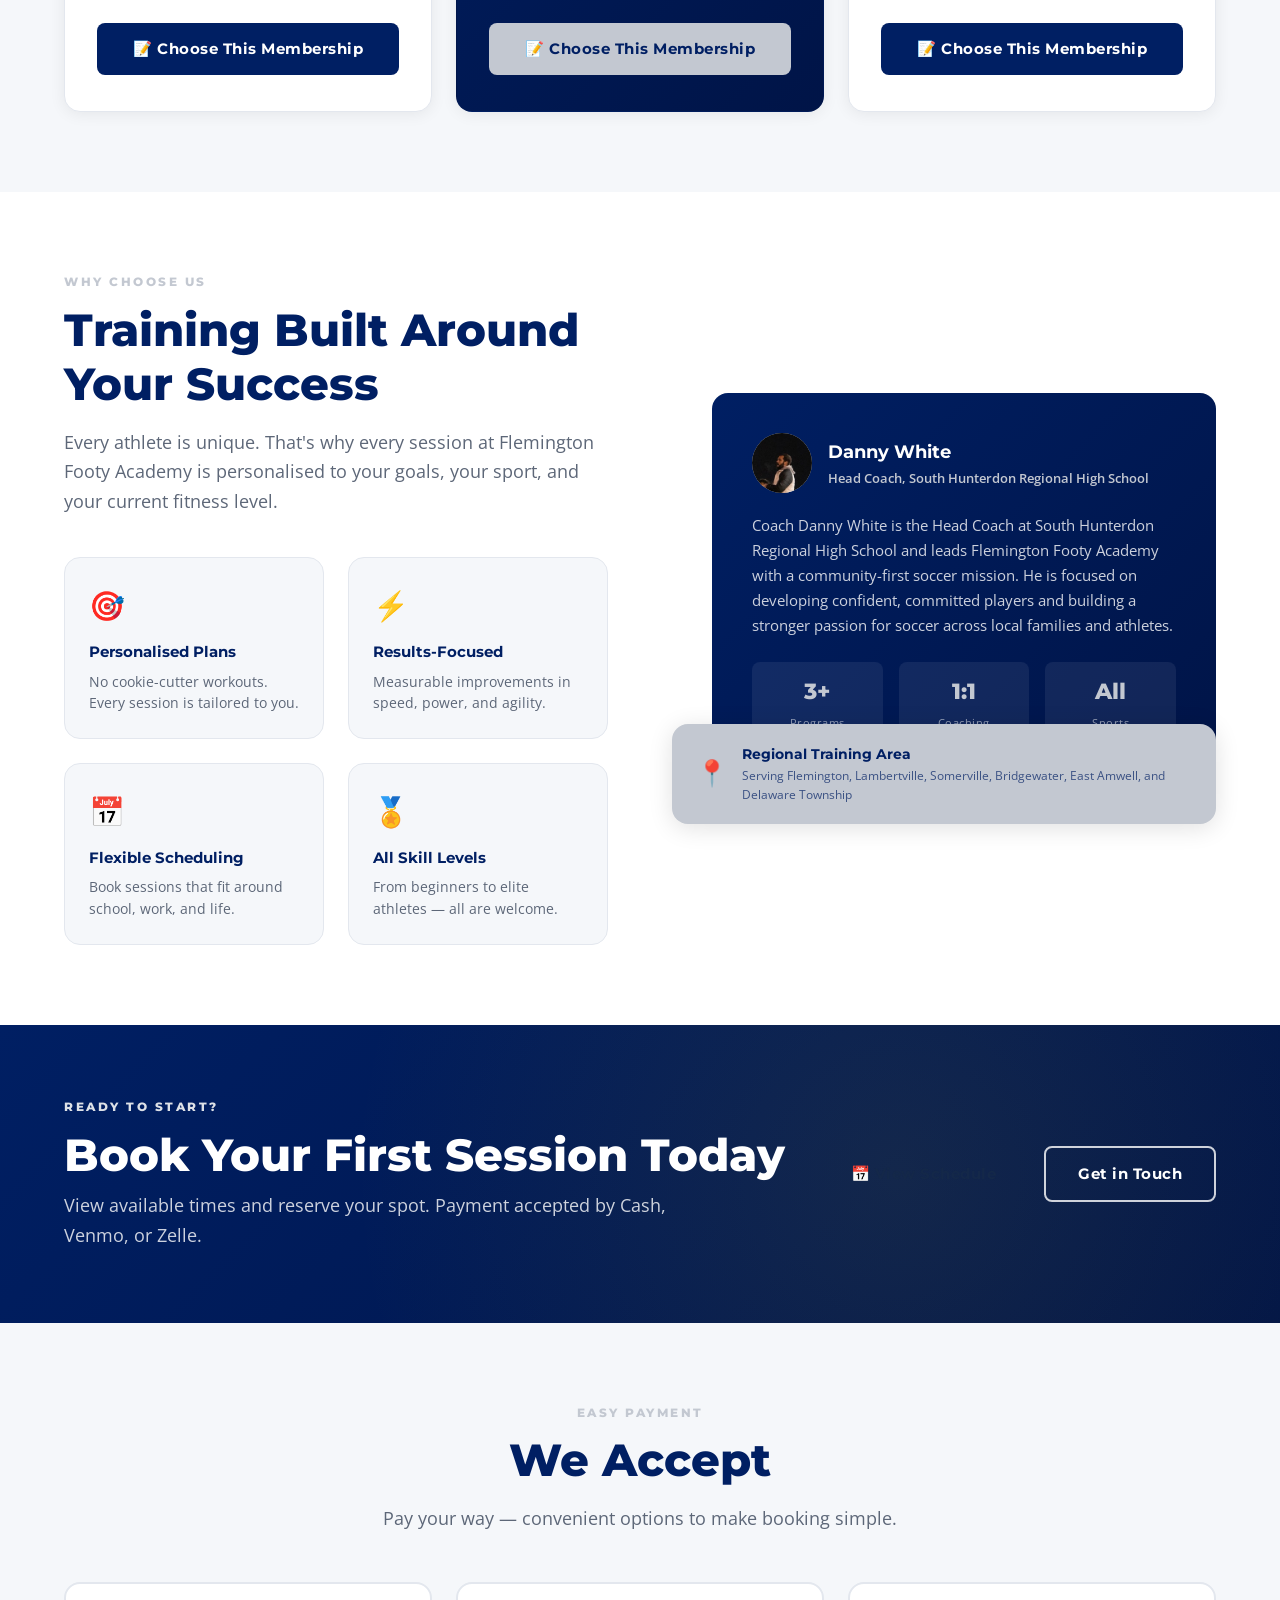
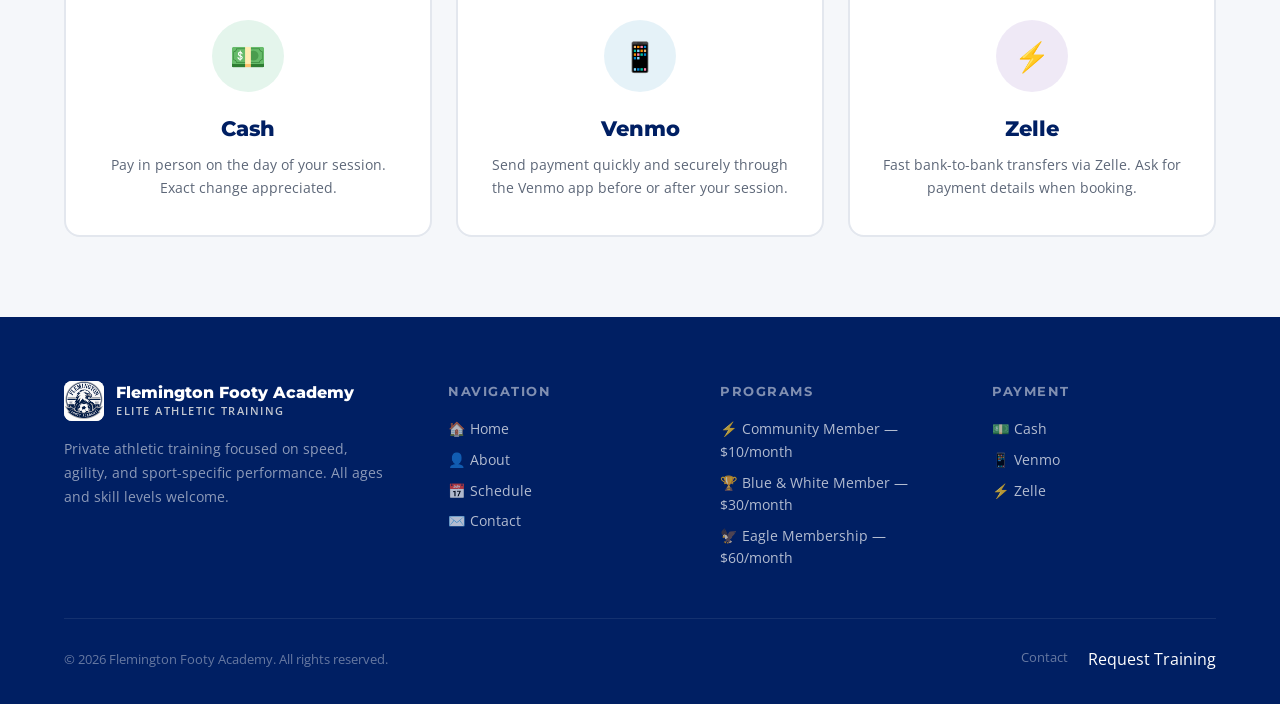
==== commit 21eb7d66: "classes added with descriptions" ====
--- a/index.html
+++ b/index.html
@@ -301,11 +301,11 @@
                 <img src="images/danny-white-profile.jpeg" alt="Coach Danny White" class="trainer-avatar" />
                 <div>
                   <div class="trainer-name">Danny White</div>
-                  <div class="trainer-title-text">Head Trainer &amp; Founder</div>
+                  <div class="trainer-title-text">Head Coach, South Hunterdon Regional High School</div>
                 </div>
               </div>
               <p class="trainer-bio">
-                Coach Danny White is a B Licensed Soccer Coach, Fitness Specialist, F.A. Level One Talent Scout and Exercise Science graduate currently coaching elite youth athletes at Rutgers University, Player Development Academy, Cheshire Soccer Academy and FC Copa. Using a background in fitness and player driven approach, Coach Danny aims to provide real evidence of development from each player by the end of training and prepare them for the next evolution of their game.
+                Coach Danny White is the Head Coach at South Hunterdon Regional High School and leads Flemington Footy Academy with a community-first soccer mission. He is focused on developing confident, committed players and building a stronger passion for soccer across local families and athletes.
               </p>
               <div class="trainer-stats">
                 <div class="trainer-stat">
@@ -325,8 +325,8 @@
             <div class="why-accent-card">
               <span class="why-accent-icon" aria-hidden="true">📍</span>
               <div>
-                <div class="why-accent-title">Flemington, NJ Area</div>
-                <div class="why-accent-desc">Contact us for training locations</div>
+                <div class="why-accent-title">Regional Training Area</div>
+                <div class="why-accent-desc">Serving Flemington, Lambertville, Somerville, Bridgewater, East Amwell, and Delaware Township</div>
               </div>
             </div>
           </div>
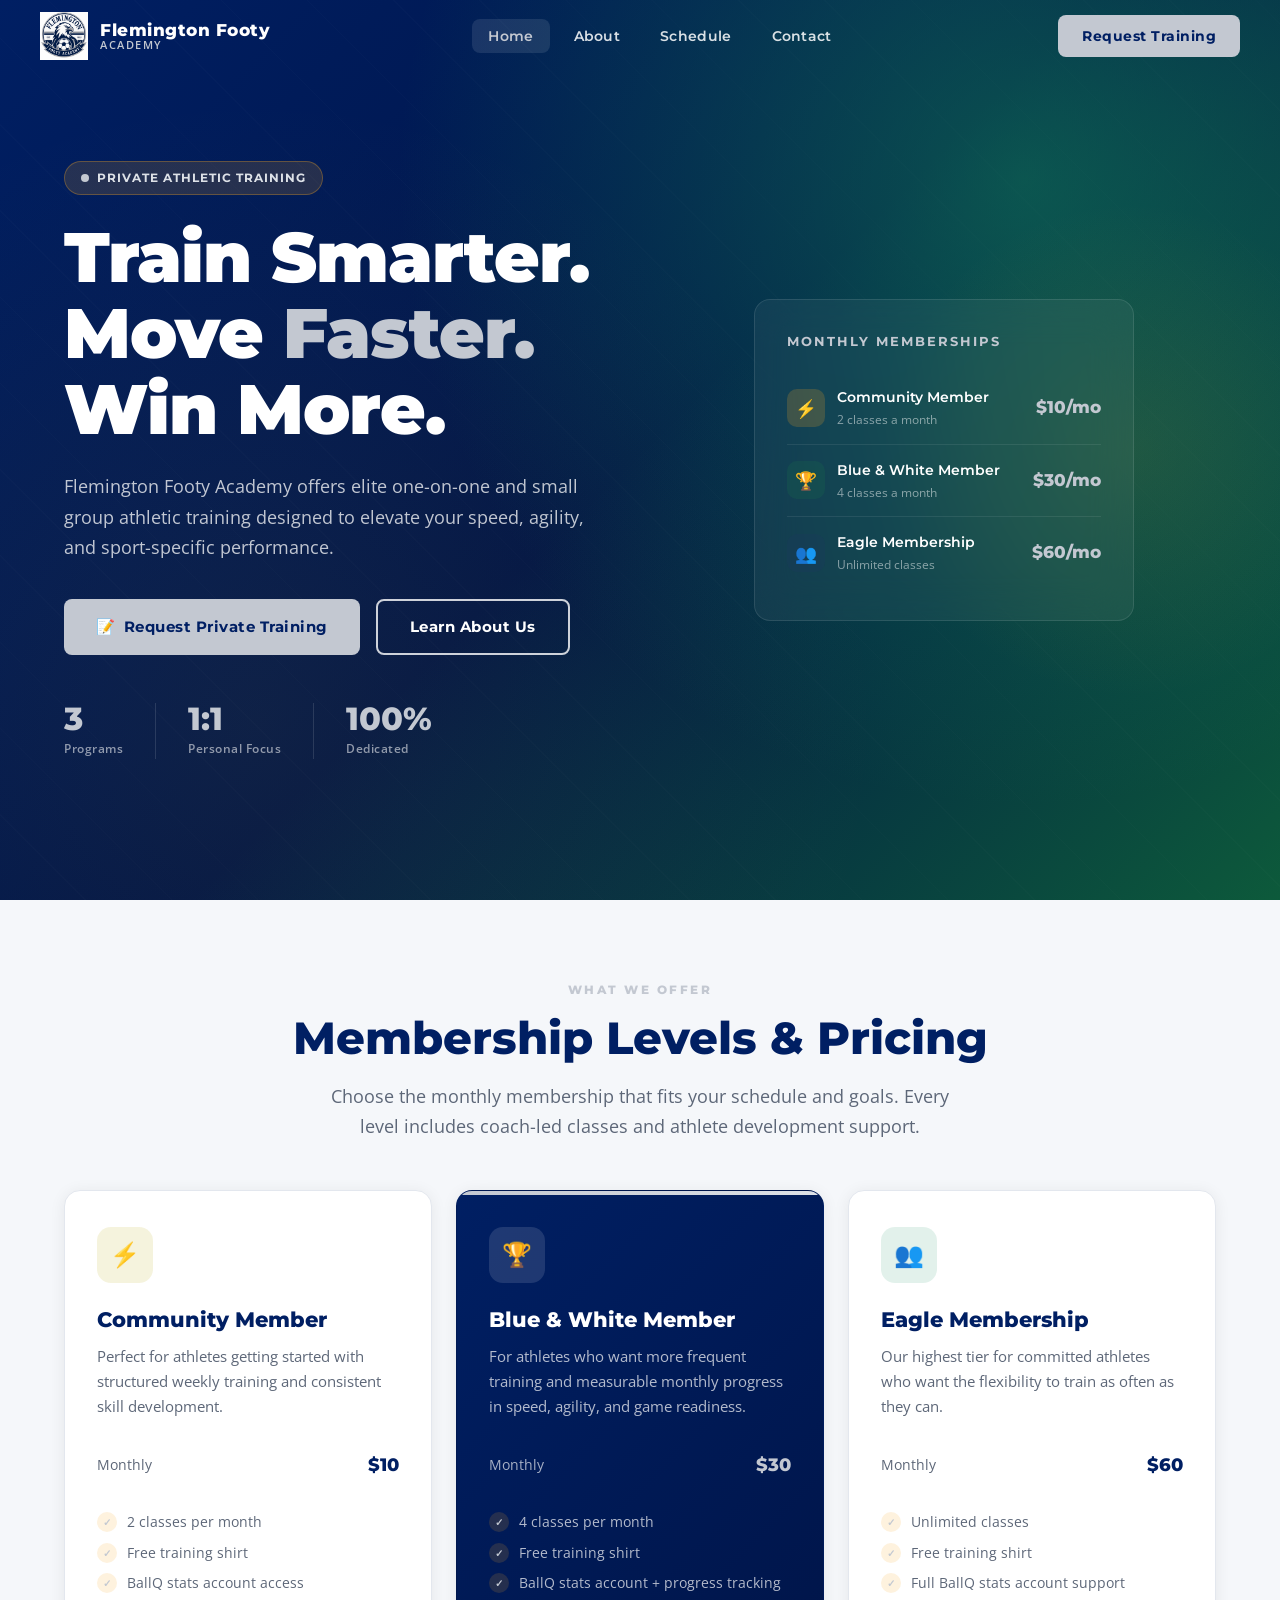
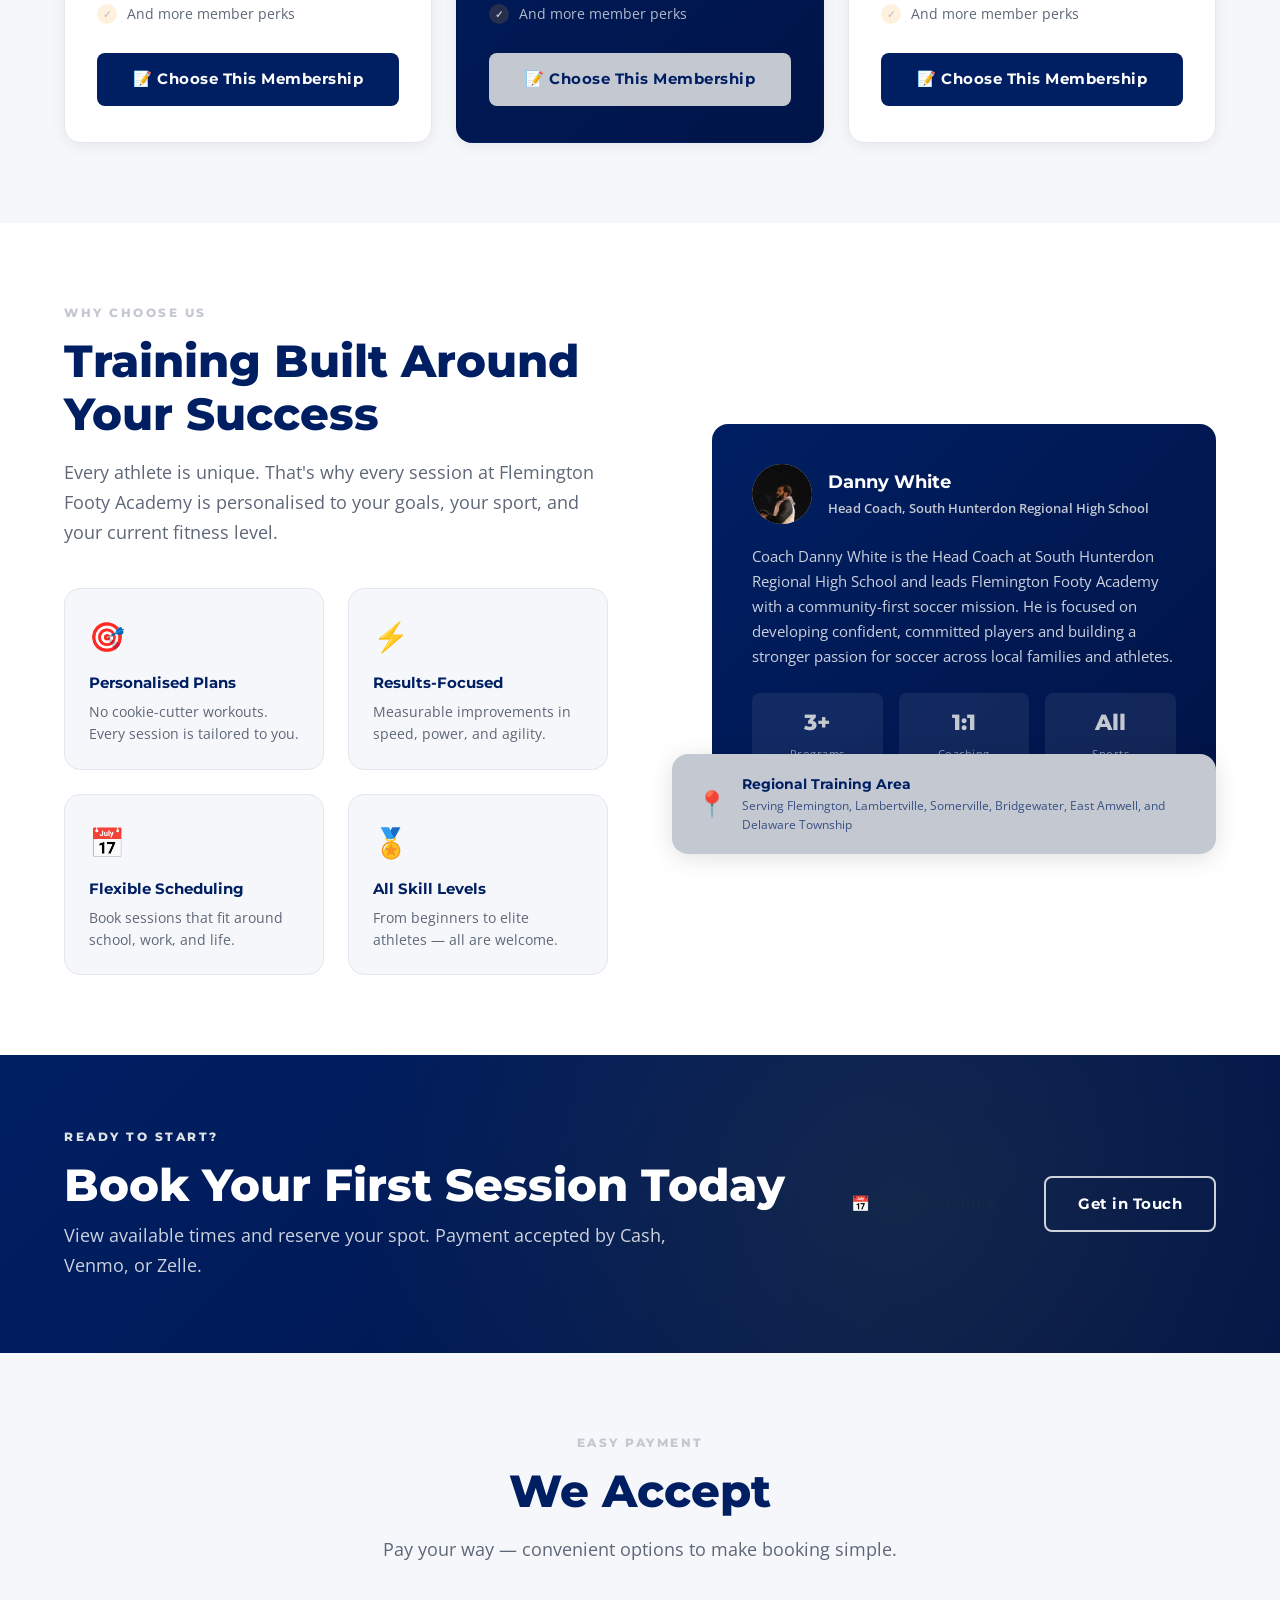
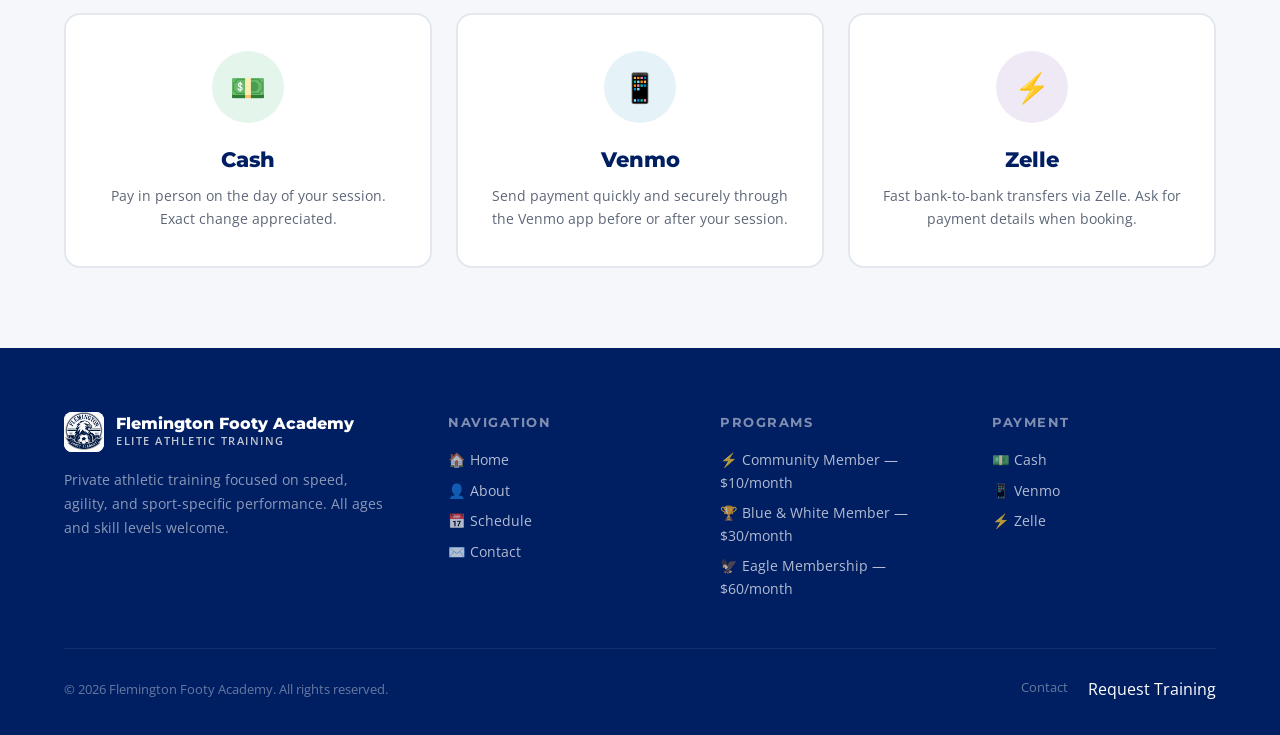
==== commit 9f9656f7: "added schedule and availablity options" ====
--- a/index.html
+++ b/index.html
@@ -172,11 +172,15 @@
             </li>
             <li class="feature-item">
               <span class="feature-check" aria-hidden="true">✓</span>
-              Fundamentals and technique focus
-            </li>
-            <li class="feature-item">
-              <span class="feature-check" aria-hidden="true">✓</span>
-              Great for building consistency
+              Free training shirt
+            </li>
+            <li class="feature-item">
+              <span class="feature-check" aria-hidden="true">✓</span>
+              BallQ stats account access
+            </li>
+            <li class="feature-item">
+              <span class="feature-check" aria-hidden="true">✓</span>
+              And more member perks
             </li>
           </ul>
           <a href="contact.html" class="btn btn-navy" style="width:100%;justify-content:center;">
@@ -205,11 +209,15 @@
             </li>
             <li class="feature-item">
               <span class="feature-check" aria-hidden="true">✓</span>
-              Balanced training volume
-            </li>
-            <li class="feature-item">
-              <span class="feature-check" aria-hidden="true">✓</span>
-              Ideal for in-season athletes
+              Free training shirt
+            </li>
+            <li class="feature-item">
+              <span class="feature-check" aria-hidden="true">✓</span>
+              BallQ stats account + progress tracking
+            </li>
+            <li class="feature-item">
+              <span class="feature-check" aria-hidden="true">✓</span>
+              And more member perks
             </li>
           </ul>
           <a href="contact.html" class="btn btn-gold" style="width:100%;justify-content:center;">
@@ -238,11 +246,15 @@
             </li>
             <li class="feature-item">
               <span class="feature-check" aria-hidden="true">✓</span>
-              Maximum schedule flexibility
-            </li>
-            <li class="feature-item">
-              <span class="feature-check" aria-hidden="true">✓</span>
-              Best value for frequent athletes
+              Free training shirt
+            </li>
+            <li class="feature-item">
+              <span class="feature-check" aria-hidden="true">✓</span>
+              Full BallQ stats account support
+            </li>
+            <li class="feature-item">
+              <span class="feature-check" aria-hidden="true">✓</span>
+              And more member perks
             </li>
           </ul>
           <a href="contact.html" class="btn btn-navy" style="width:100%;justify-content:center;">
